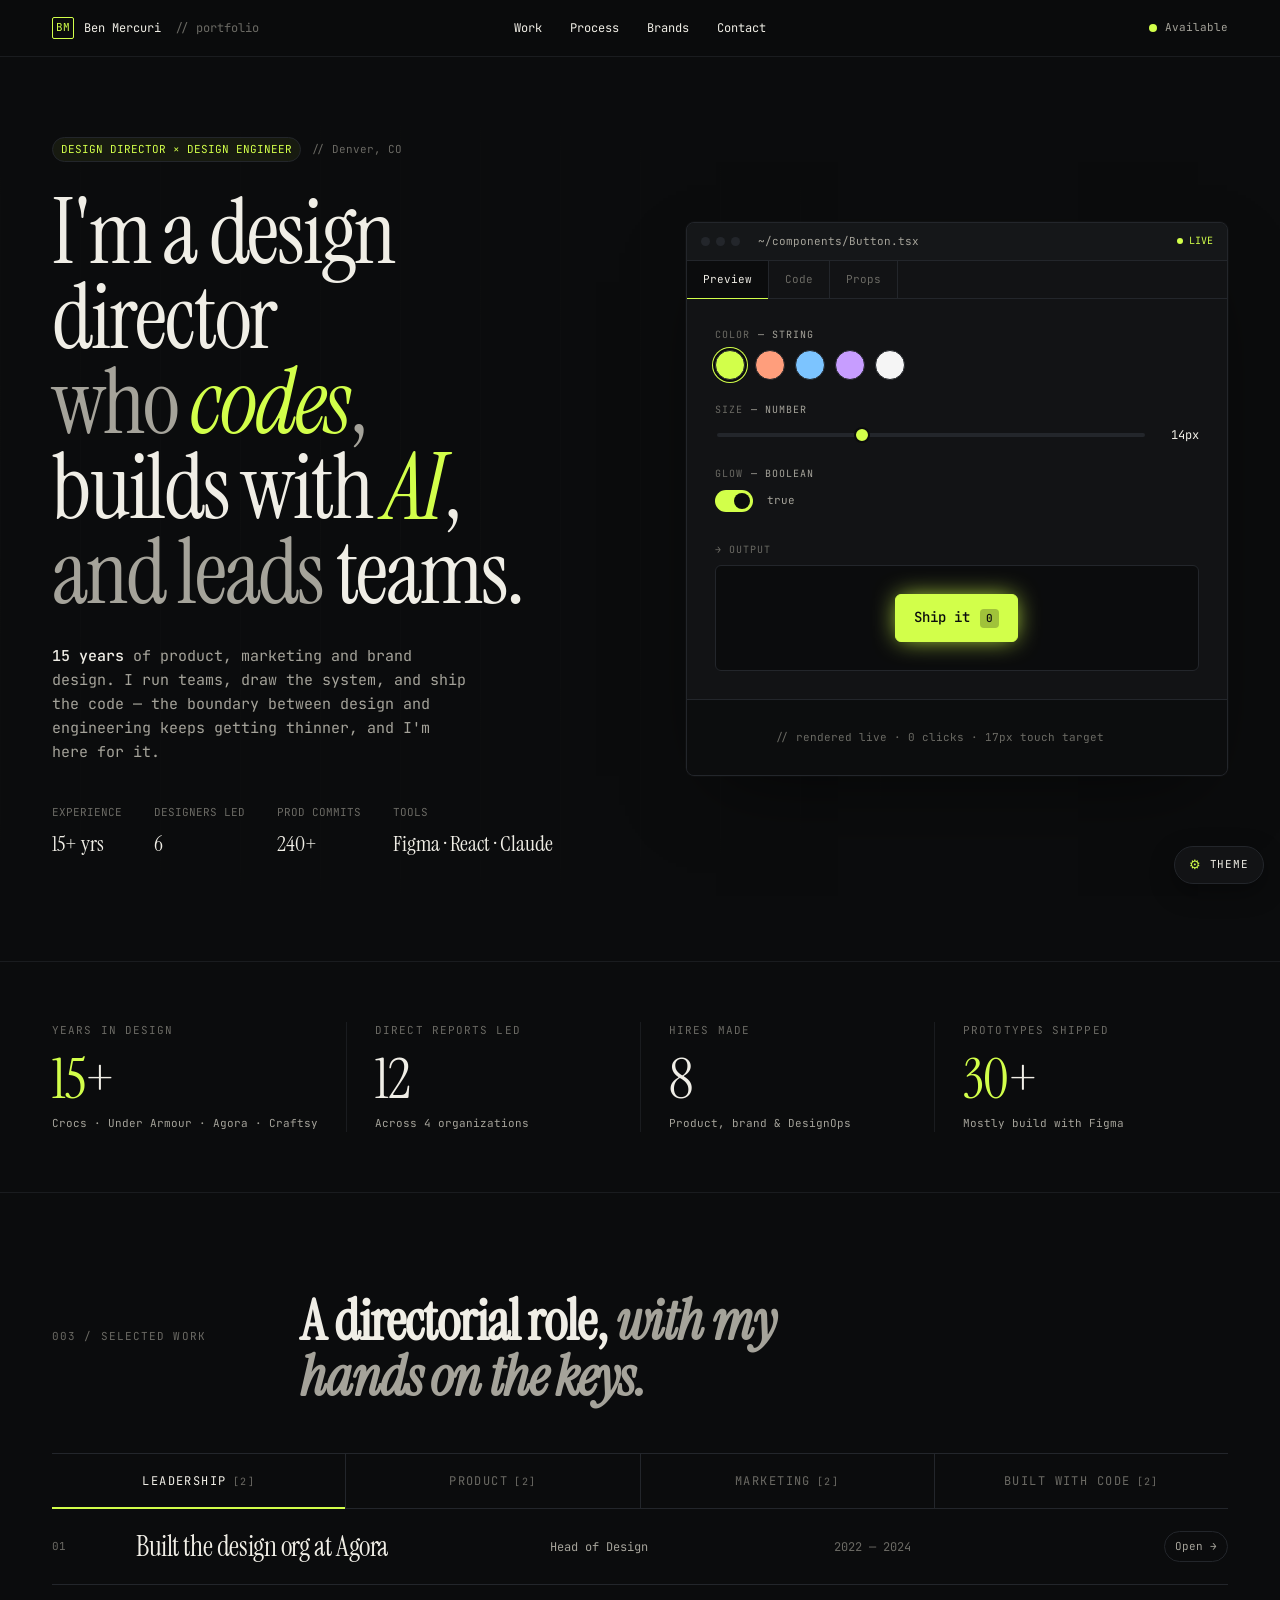
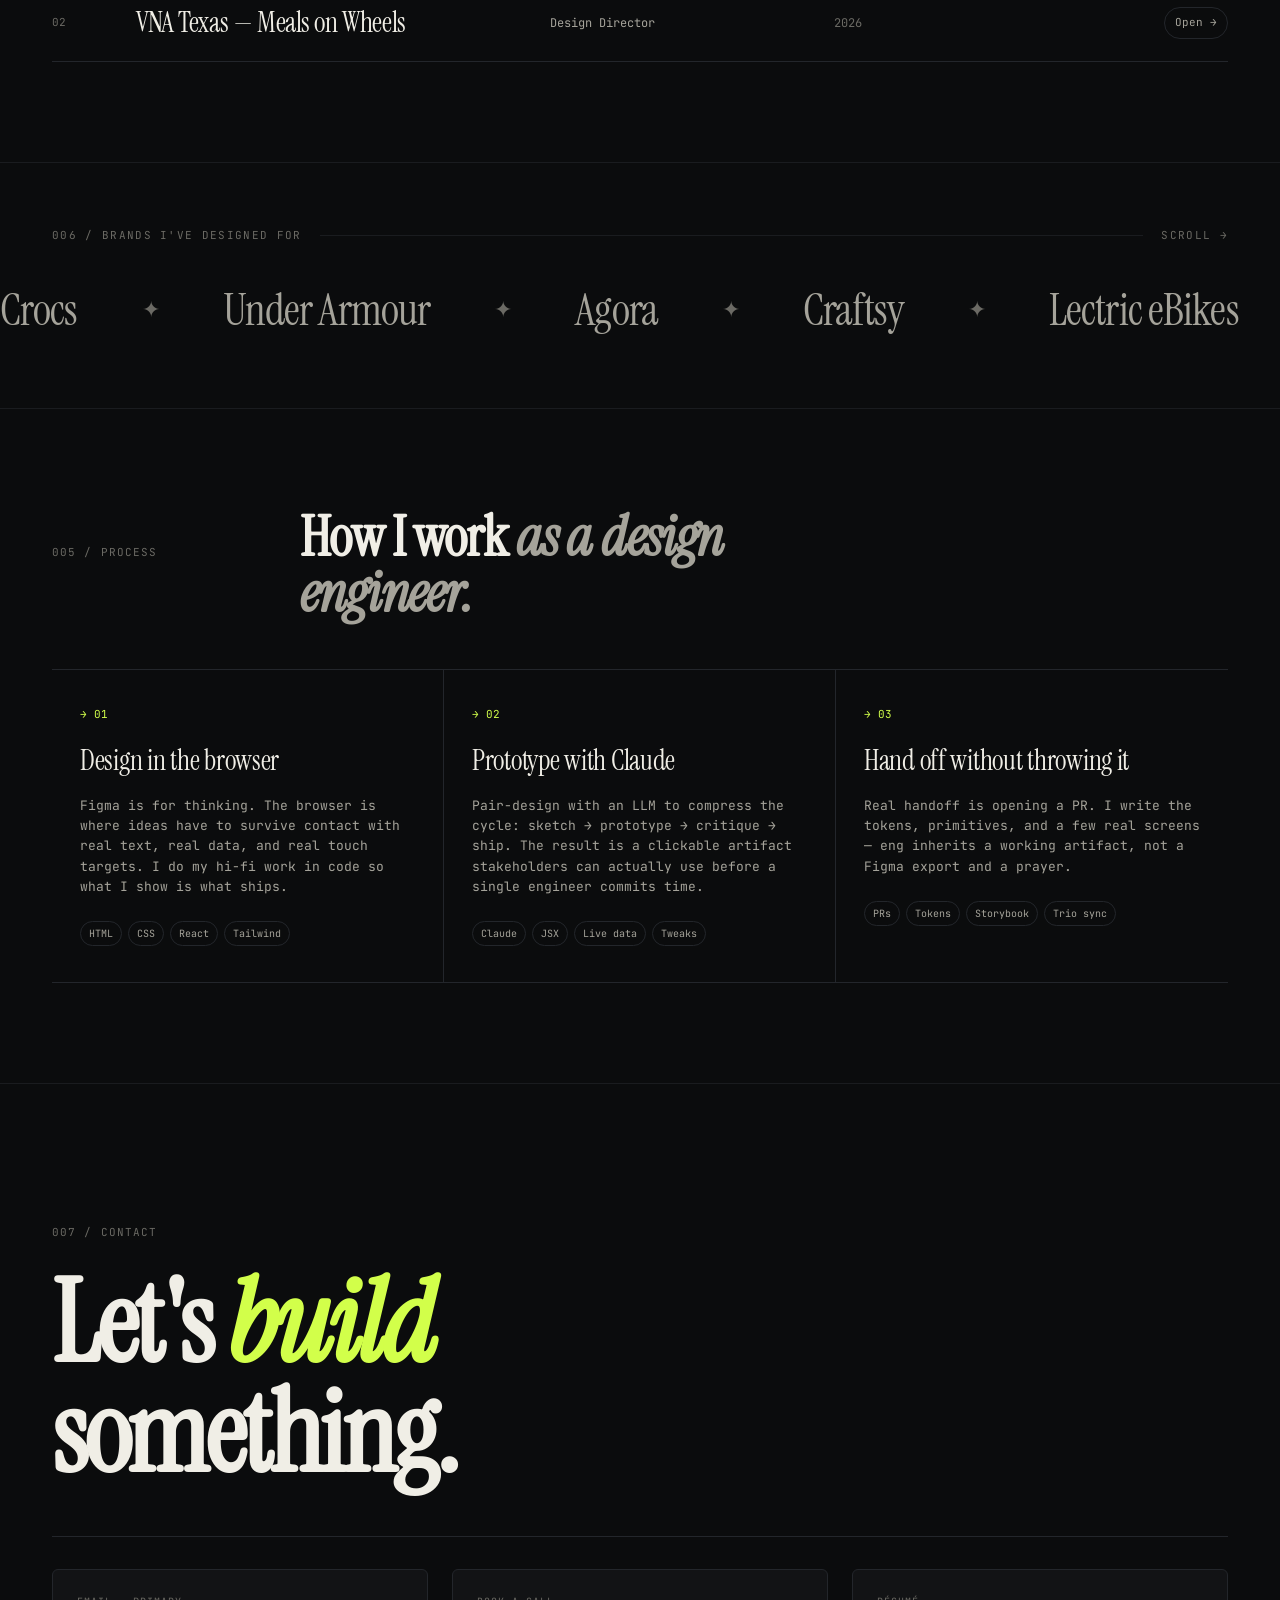
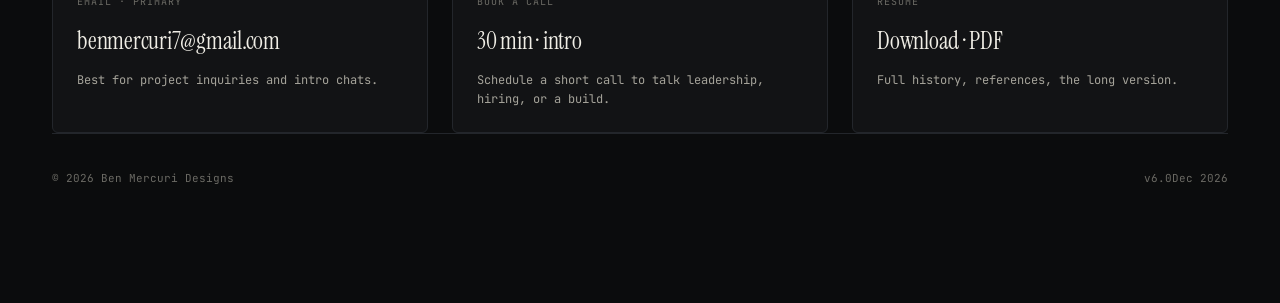
==== home.html @ 82bae15b "fix favicon" ====
<!doctype html>
<html lang="en">
<head>
  <meta charset="utf-8" />
  <meta name="viewport" content="width=device-width, initial-scale=1" />
  <title>Ben Mercuri — Design Director / Design Engineer</title>
  <meta name="description" content="Design director and design engineer. 15 years of product, marketing and brand. Denver, CO." />
  <link rel="preconnect" href="https://fonts.googleapis.com" />
  <link rel="preconnect" href="https://fonts.gstatic.com" crossorigin />
  <link href="https://fonts.googleapis.com/css2?family=Instrument+Serif:ital@0;1&family=JetBrains+Mono:wght@300;400;500;600&display=swap" rel="stylesheet" />
  <link rel="stylesheet" href="styles.css" />
  <link rel="icon" type="image/png" href="assets/favicon.png" />
</head>
<body>

  <!-- ============ NAV ============ -->
  <nav class="nav">
    <div class="wrap nav-inner">
      <div class="nav-brand">
        <span class="mark">BM</span>
        <span>Ben Mercuri</span>
        <span class="muted" style="margin-left:4px">// portfolio</span>
      </div>
      <div class="nav-links">
        <a href="#work">Work</a>
        <a href="#process">Process</a>
        <a href="#brands">Brands</a>
        <a href="#contact">Contact</a>
      </div>
      <div class="nav-status">
        <span class="dot"></span>
        <span>Available</span>
      </div>
    </div>
  </nav>

  <!-- ============ HERO ============ -->
  <section class="hero">
    <div class="wrap hero-grid">
      <div>
        <div class="eyebrow">
          <span class="tag">DESIGN DIRECTOR × DESIGN ENGINEER</span>
          <span class="muted">// Denver, CO</span>
        </div>
        <h1 class="display">
          <span>I'm a design director</span><br />
          <span class="light">who </span><span class="accent">codes</span><span class="light">,</span><br />
          <span>builds with </span><span class="accent">AI</span><span>,</span><br />
          <span class="light">and leads </span><span>teams.</span>
        </h1>
        <p class="hero-lead">
          <b>15 years</b> of product, marketing and brand design. I run teams, draw the system, and ship the code — the boundary between design and engineering keeps getting thinner, and I'm here for it.
        </p>
        <div class="hero-meta">
          <div>
            <span class="k">EXPERIENCE</span>
            <span class="v">15+ yrs</span>
          </div>
          <div>
            <span class="k">DESIGNERS LED</span>
            <span class="v">6</span>
          </div>
          <div>
            <span class="k">PROD COMMITS</span>
            <span class="v">240+</span>
          </div>
          <div>
            <span class="k">TOOLS</span>
            <span class="v">Figma · React · Claude</span>
          </div>
        </div>
      </div>

      <!-- Playground (right side) -->
      <div class="playground" id="playground">
        <div class="pg-bar">
          <div class="dots"><i></i><i></i><i></i></div>
          <span class="file">~/components/Button.tsx</span>
          <span class="live"><span class="dot" style="width:6px;height:6px"></span> LIVE</span>
        </div>

        <div class="pg-tabs" id="pg-tabs">
          <button class="on" data-pg-tab="preview">Preview</button>
          <button data-pg-tab="code">Code</button>
          <button data-pg-tab="props">Props</button>
        </div>

        <!-- Preview panel -->
        <div class="pg-body" data-pg-panel="preview">
          <div class="pg-row">
            <span class="pg-label">color <span class="prop">— string</span></span>
            <div class="swatches" id="swatches"></div>
          </div>

          <div class="pg-row">
            <span class="pg-label">size <span class="prop">— number</span></span>
            <div class="slider-wrap">
              <input type="range" min="11" max="20" step="1" value="14" class="slider" id="size-slider" />
              <span class="slider-val" id="size-val">14px</span>
            </div>
          </div>

          <div class="pg-row">
            <span class="pg-label">glow <span class="prop">— boolean</span></span>
            <div class="toggle-row">
              <div class="toggle on" id="glow-toggle" role="switch" aria-checked="true"></div>
              <span class="tiny dim" id="glow-val">true</span>
            </div>
          </div>

          <div class="pg-row" style="margin-top:8px">
            <span class="pg-label">→ output</span>
            <div class="demo-stage">
              <button class="demo-btn" id="demo-btn">
                <span>Ship it</span>
                <span class="count" id="demo-count">0</span>
              </button>
            </div>
          </div>
        </div>

        <!-- Code panel -->
        <div class="pg-body" data-pg-panel="code" style="padding-top:18px; display:none">
          <pre class="pg-pre" id="pg-code-pre"></pre>
          <div class="tiny muted" style="margin-top:8px">
            // every control above is bound. shipped as a real component to design system.
          </div>
        </div>

        <!-- Props panel -->
        <div class="pg-body" data-pg-panel="props" style="padding-top:18px; font-size:12px; display:none">
          <table class="pg-table">
            <thead>
              <tr>
                <th>Name</th>
                <th>Type</th>
                <th>Default</th>
              </tr>
            </thead>
            <tbody>
              <tr><td class="accent">color</td><td>string</td><td class="fg">#d2ff4a</td></tr>
              <tr><td class="accent">size</td><td>number</td><td class="fg">14</td></tr>
              <tr><td class="accent">glow</td><td>boolean</td><td class="fg">true</td></tr>
              <tr><td class="accent">onClick</td><td>() =&gt; void</td><td class="fg">—</td></tr>
              <tr><td class="accent">children</td><td>ReactNode</td><td class="fg">—</td></tr>
            </tbody>
          </table>
        </div>

        <div class="pg-code">
          <span class="c" id="pg-code-strip">// rendered live · 0 clicks · 17px touch target</span>
        </div>
      </div>
    </div>
  </section>

  <!-- ============ STATS ============ -->
  <section class="stats">
    <div class="wrap stats-grid">
      <div class="stat">
        <div class="k">Years in design</div>
        <div class="v"><span class="accent">15</span>+</div>
        <div class="sub">Crocs · Under Armour · Agora · Craftsy</div>
      </div>
      <div class="stat">
        <div class="k">Direct reports led</div>
        <div class="v">12</div>
        <div class="sub">Across 4 organizations</div>
      </div>
      <div class="stat">
        <div class="k">Hires made</div>
        <div class="v">8</div>
        <div class="sub">Product, brand &amp; DesignOps</div>
      </div>
      <div class="stat">
        <div class="k">Prototypes shipped</div>
        <div class="v"><span class="accent">30</span>+</div>
        <div class="sub">Mostly build with Figma</div>
      </div>
    </div>
  </section>

  <!-- ============ WORK ============ -->
  <section id="work" class="section">
    <div class="wrap">
      <div class="section-head">
        <div class="section-num">003 / Selected work</div>
        <h2 class="section-title">A directorial role, <span class="italic">with my hands on the keys.</span></h2>
      </div>
    </div>
    <div class="wrap">
      <div id="work-mount"></div>
    </div>
  </section>

  <!-- ============ BRANDS ============ -->
  <section id="brands" class="brands">
    <div class="wrap">
      <div class="brands-head">
        <span>006 / Brands I've designed for</span>
        <span class="line"></span>
        <span>scroll →</span>
      </div>
    </div>
    <div class="marquee" id="marquee">
      <!-- Populated by script.js -->
    </div>
  </section>

  <!-- ============ PROCESS ============ -->
  <section id="process" class="section">
    <div class="wrap">
      <div class="section-head">
        <div class="section-num">005 / Process</div>
        <h2 class="section-title">How I work <span class="italic">as a design engineer.</span></h2>
      </div>
      <div class="process-grid">
        <div class="process-step">
          <div class="step-num">→ 01</div>
          <h3>Design in the browser</h3>
          <p>Figma is for thinking. The browser is where ideas have to survive contact with real text, real data, and real touch targets. I do my hi-fi work in code so what I show is what ships.</p>
          <div class="tools">
            <span class="tool">HTML</span>
            <span class="tool">CSS</span>
            <span class="tool">React</span>
            <span class="tool">Tailwind</span>
          </div>
        </div>
        <div class="process-step">
          <div class="step-num">→ 02</div>
          <h3>Prototype with Claude</h3>
          <p>Pair-design with an LLM to compress the cycle: sketch → prototype → critique → ship. The result is a clickable artifact stakeholders can actually use before a single engineer commits time.</p>
          <div class="tools">
            <span class="tool">Claude</span>
            <span class="tool">JSX</span>
            <span class="tool">Live data</span>
            <span class="tool">Tweaks</span>
          </div>
        </div>
        <div class="process-step">
          <div class="step-num">→ 03</div>
          <h3>Hand off without throwing it</h3>
          <p>Real handoff is opening a PR. I write the tokens, primitives, and a few real screens — eng inherits a working artifact, not a Figma export and a prayer.</p>
          <div class="tools">
            <span class="tool">PRs</span>
            <span class="tool">Tokens</span>
            <span class="tool">Storybook</span>
            <span class="tool">Trio sync</span>
          </div>
        </div>
      </div>
    </div>
  </section>

  <!-- ============ CONTACT ============ -->
  <section id="contact" class="contact">
    <div class="wrap">
      <div class="section-num" style="margin-bottom:28px">007 / Contact</div>
      <h2>
        Let's <span class="accent">build</span><br />
        something.
      </h2>
      <div class="contact-grid">
        <a class="contact-card" href="mailto:benmercuri7@gmail.com">
          <span class="k">EMAIL · primary</span>
          <span class="v">benmercuri7@gmail.com</span>
          <span class="sub">Best for project inquiries and intro chats.</span>
        </a>
        <a class="contact-card" href="https://www.linkedin.com/in/ben-mercuri-6253b41b/" target="_blank" rel="noreferrer">
          <span class="k">BOOK A CALL</span>
          <span class="v">30 min · intro</span>
          <span class="sub">Schedule a short call to talk leadership, hiring, or a build.</span>
        </a>
        <a class="contact-card" href="/assets/Resume.png" download="YourName_Resume.png">
          <span class="k">RÉSUMÉ</span>
          <span class="v">Download · PDF</span>
          <span class="sub">Full history, references, the long version.</span>
        </a>
      </div>
    </div>
    <div class="wrap">
      <footer>
        <span>© 2026 Ben Mercuri Designs</span>
        <span>v6.0<span id="footer-date"></span></span>
      </footer>
    </div>
  </section>

  <!-- ============ TWEAKS PANEL (Theme switcher) ============ -->
  <div id="tweaks-panel" class="twk-panel" hidden>
    <div class="twk-hd" id="twk-drag-handle">
      <b>Tweaks</b>
      <button class="twk-x" id="twk-close" aria-label="Close tweaks">✕</button>
    </div>
    <div class="twk-body">
      <div class="twk-sect">Theme</div>
      <div class="theme-grid" id="theme-grid"></div>
      <div class="twk-note">
        Each palette swaps background, line, foreground and accent tokens. The site adapts in place — no reload.
      </div>
    </div>
  </div>

  <!-- Floating button to open tweaks panel -->
  <button id="tweaks-toggle" class="tweaks-toggle" aria-label="Open theme tweaks">
    <span>⚙</span>
    <span>Theme</span>
  </button>

  <script src="script.js"></script>
</body>
</html>
---- styles.css ----
/* ====================================================================
   Portfolio — Ben Mercuri
   Dark mode · monospace · editorial
   Webflow-friendly: flat class names map cleanly to the Designer.
   ==================================================================== */

:root {
  /* Theme tokens — overridden in script.js when the user picks a palette */
  --bg:        #0b0c0d;
  --bg-elev:   #121315;
  --bg-card:   #16181b;
  --line:      #23262b;
  --line-soft: #1a1c1f;
  --fg:        #f0eee6;
  --fg-dim:    #a5a39a;
  --fg-muted:  #6b6a64;
  --accent:    #d2ff4a;
  --accent-ink:#0b0c0d;
  --warn:      #ff9e7c;

  --serif: "Instrument Serif", "Newsreader", ui-serif, Georgia, serif;
  --mono:  "JetBrains Mono", ui-monospace, SFMono-Regular, Menlo, monospace;

  --max: 1240px;
  --gutter: 32px;
}

* { box-sizing: border-box; }
html, body { margin: 0; padding: 0; }

html {
  background: var(--bg);
  color: var(--fg);
  font-family: var(--mono);
  font-size: 14px;
  line-height: 1.55;
  -webkit-font-smoothing: antialiased;
  text-rendering: optimizeLegibility;
}

body {
  min-height: 100vh;
  overflow-x: hidden;
}

a { color: inherit; text-decoration: none; }
button { font: inherit; color: inherit; background: none; border: none; cursor: pointer; padding: 0; }
img { display: block; max-width: 100%; }

::selection { background: var(--accent); color: var(--accent-ink); }

/* ----- type ----- */
.serif { font-family: var(--serif); font-weight: 400; letter-spacing: -0.01em; }
.italic { font-style: italic; }
.mono  { font-family: var(--mono); }
.upper { text-transform: uppercase; letter-spacing: 0.12em; }
.dim   { color: var(--fg-dim); }
.muted { color: var(--fg-muted); }
.tiny  { font-size: 11px; }
.fg    { color: var(--fg); }

/* ----- layout ----- */
.wrap {
  max-width: var(--max);
  margin: 0 auto;
  padding: 0 var(--gutter);
}

.rule { height: 1px; background: var(--line); width: 100%; }
section { position: relative; }

/* ----- nav ----- */
.nav {
  position: sticky;
  top: 0;
  z-index: 50;
  background: color-mix(in oklab, var(--bg) 86%, transparent);
  backdrop-filter: blur(14px);
  -webkit-backdrop-filter: blur(14px);
  border-bottom: 1px solid var(--line-soft);
}
.nav-inner {
  display: grid;
  grid-template-columns: 1fr auto 1fr;
  align-items: center;
  height: 56px;
  gap: 24px;
}
.nav-brand {
  display: flex; align-items: center; gap: 10px;
  font-size: 12px;
}
.nav-brand .mark {
  width: 22px; height: 22px;
  border: 1px solid var(--accent);
  display: grid; place-items: center;
  color: var(--accent);
  font-size: 11px;
  font-family: var(--mono);
  border-radius: 2px;
}
.nav-links {
  display: flex; gap: 28px; justify-content: center;
  font-size: 12px;
}
.nav-links a { position: relative; padding: 4px 0; }
.nav-links a::after {
  content: ""; position: absolute; left: 0; right: 0; bottom: -2px;
  height: 1px; background: var(--accent);
  transform: scaleX(0); transform-origin: left;
  transition: transform .25s ease;
}
.nav-links a:hover::after { transform: scaleX(1); }

.nav-status {
  justify-self: end;
  display: flex; align-items: center; gap: 8px;
  font-size: 11px; color: var(--fg-dim);
}
.dot {
  width: 8px; height: 8px; border-radius: 50%;
  background: var(--accent);
  box-shadow: 0 0 0 0 var(--accent);
  animation: pulse 2.4s ease-out infinite;
}
@keyframes pulse {
  0%   { box-shadow: 0 0 0 0 color-mix(in oklab, var(--accent) 60%, transparent); }
  70%  { box-shadow: 0 0 0 10px color-mix(in oklab, var(--accent) 0%, transparent); }
  100% { box-shadow: 0 0 0 0 color-mix(in oklab, var(--accent) 0%, transparent); }
}

/* ----- hero ----- */
.hero {
  padding: 80px 0 100px;
  border-bottom: 1px solid var(--line-soft);
  position: relative;
  overflow: hidden;
}
.hero::before {
  content: "";
  position: absolute; inset: 0;
  background-image:
    linear-gradient(to right, color-mix(in oklab, var(--fg) 4%, transparent) 1px, transparent 1px);
  background-size: 80px 100%;
  opacity: .35;
  mask-image: radial-gradient(ellipse at 30% 50%, black 0%, transparent 80%);
  pointer-events: none;
}
.hero-grid {
  display: grid;
  grid-template-columns: 1.05fr 1fr;
  gap: 64px;
  align-items: center;
  position: relative;
  z-index: 1;
}
.eyebrow {
  font-size: 11px;
  color: var(--fg-dim);
  display: inline-flex;
  align-items: center;
  gap: 10px;
  margin-bottom: 28px;
}
.eyebrow .tag {
  border: 1px solid var(--line);
  padding: 3px 8px;
  border-radius: 999px;
  color: var(--accent);
  background: color-mix(in oklab, var(--accent) 6%, transparent);
}

h1.display {
  font-family: var(--serif);
  font-weight: 400;
  font-size: clamp(56px, 7vw, 104px);
  line-height: 0.95;
  letter-spacing: -0.025em;
  margin: 0 0 28px;
  color: var(--fg);
}
h1.display .light { color: var(--fg-dim); }
h1.display .accent { color: var(--accent); font-style: italic; }

.hero-lead {
  font-size: 15px;
  max-width: 46ch;
  color: var(--fg-dim);
  margin: 0 0 40px;
  line-height: 1.6;
}
.hero-lead b { color: var(--fg); font-weight: 500; }

.hero-meta {
  display: flex;
  gap: 32px;
  margin-top: 36px;
  font-size: 11px;
}
.hero-meta .k { color: var(--fg-muted); display: block; margin-bottom: 6px; }
.hero-meta .v { font-family: var(--serif); font-size: 22px; color: var(--fg); }

/* ----- playground ----- */
.playground {
  background: var(--bg-elev);
  border: 1px solid var(--line);
  border-radius: 8px;
  overflow: hidden;
  box-shadow: 0 30px 80px -30px rgba(0,0,0,.6), 0 0 0 1px rgba(255,255,255,.02);
}
.pg-bar {
  display: flex;
  align-items: center;
  gap: 10px;
  padding: 10px 14px;
  border-bottom: 1px solid var(--line);
  background: color-mix(in oklab, var(--bg-card) 80%, transparent);
}
.pg-bar .dots { display: flex; gap: 6px; }
.pg-bar .dots i {
  width: 9px; height: 9px; border-radius: 50%;
  background: var(--line);
  display: block;
}
.pg-bar .file { font-size: 11px; color: var(--fg-dim); margin-left: 8px; }
.pg-bar .live {
  margin-left: auto;
  font-size: 10px;
  color: var(--accent);
  display: flex; align-items: center; gap: 6px;
}
.pg-tabs {
  display: flex;
  border-bottom: 1px solid var(--line);
  font-size: 11px;
}
.pg-tabs button {
  padding: 10px 16px;
  color: var(--fg-muted);
  border-right: 1px solid var(--line);
  position: relative;
}
.pg-tabs button.on { color: var(--fg); background: var(--bg); }
.pg-tabs button.on::after {
  content: ""; position: absolute; left: 0; right: 0; bottom: -1px; height: 1px;
  background: var(--accent);
}

.pg-body { padding: 28px; min-height: 320px; display: flex; flex-direction: column; gap: 22px; }
.pg-row { display: flex; flex-direction: column; gap: 8px; }
.pg-label {
  font-size: 10px;
  color: var(--fg-muted);
  text-transform: uppercase;
  letter-spacing: 0.1em;
  display: flex; align-items: center; gap: 8px;
}
.pg-label .prop { color: var(--fg-dim); }

.swatches { display: flex; gap: 10px; }
.swatch {
  width: 30px; height: 30px;
  border-radius: 50%;
  border: 1px solid var(--line);
  cursor: pointer;
  position: relative;
  transition: transform .15s ease;
}
.swatch:hover { transform: scale(1.08); }
.swatch.on { box-shadow: 0 0 0 2px var(--bg), 0 0 0 3px var(--accent); }

.demo-stage {
  padding: 28px;
  background: var(--bg);
  border: 1px solid var(--line);
  border-radius: 6px;
  display: flex; justify-content: center; align-items: center;
}
.demo-btn {
  background: var(--accent);
  color: var(--accent-ink);
  padding: 12px 18px;
  border-radius: 6px;
  font-family: var(--mono);
  font-size: 14px;
  font-weight: 500;
  border: 1px solid color-mix(in oklab, var(--accent) 80%, black);
  cursor: pointer;
  display: inline-flex;
  align-items: center;
  gap: 10px;
  transition: transform .12s ease;
  box-shadow: 0 0 24px -4px var(--accent);
}
.demo-btn:active { transform: translateY(1px); }
.demo-btn .count {
  background: color-mix(in oklab, var(--accent-ink) 25%, transparent);
  padding: 1px 6px;
  border-radius: 4px;
  font-size: 11px;
}

.slider-wrap { display: flex; align-items: center; gap: 14px; }
.slider {
  flex: 1;
  appearance: none;
  -webkit-appearance: none;
  height: 4px;
  background: var(--line);
  border-radius: 2px;
  outline: none;
}
.slider::-webkit-slider-thumb {
  appearance: none;
  -webkit-appearance: none;
  width: 16px; height: 16px;
  border-radius: 50%;
  background: var(--accent);
  cursor: pointer;
  border: 2px solid var(--bg);
}
.slider::-moz-range-thumb {
  width: 16px; height: 16px;
  border-radius: 50%;
  background: var(--accent);
  cursor: pointer;
  border: 2px solid var(--bg);
}
.slider-val { font-size: 12px; color: var(--fg); min-width: 38px; text-align: right; }

.toggle {
  width: 38px; height: 22px;
  background: var(--line);
  border-radius: 999px;
  position: relative;
  cursor: pointer;
  transition: background .2s ease;
}
.toggle.on { background: var(--accent); }
.toggle::after {
  content: ""; position: absolute;
  top: 3px; left: 3px;
  width: 16px; height: 16px;
  background: var(--fg);
  border-radius: 50%;
  transition: transform .2s ease, background .2s ease;
}
.toggle.on::after { transform: translateX(16px); background: var(--accent-ink); }
.toggle-row { display: flex; align-items: center; gap: 14px; }

.pg-code {
  border-top: 1px solid var(--line);
  padding: 12px 18px;
  background: color-mix(in oklab, var(--bg) 80%, transparent);
  font-size: 11px;
  color: var(--fg-dim);
  white-space: pre;
  overflow-x: auto;
}
.pg-code .k { color: var(--accent); }
.pg-code .s { color: #f5b478; }
.pg-code .c { color: var(--fg-muted); }

.pg-pre {
  margin: 0;
  font-family: var(--mono);
  font-size: 12px;
  color: var(--fg-dim);
  line-height: 1.7;
  white-space: pre-wrap;
}
.pg-pre .at { color: var(--accent); }
.pg-pre .st { color: #f5b478; }

.pg-table {
  width: 100%;
  border-collapse: collapse;
}
.pg-table thead th {
  color: var(--fg-muted);
  text-align: left;
  font-size: 10px;
  text-transform: uppercase;
  letter-spacing: .1em;
  padding: 8px 0;
  border-bottom: 1px solid var(--line);
  font-weight: 400;
}
.pg-table tbody td {
  padding: 10px 0;
  border-bottom: 1px solid var(--line-soft);
  color: var(--fg-dim);
}
.pg-table tbody td.accent { color: var(--accent); }

/* ----- stats strip ----- */
.stats {
  padding: 60px 0;
  border-bottom: 1px solid var(--line-soft);
}
.stats-grid {
  display: grid;
  grid-template-columns: repeat(4, 1fr);
  gap: 0;
}
.stat {
  padding: 0 28px;
  border-left: 1px solid var(--line-soft);
}
.stat:first-child { border-left: none; padding-left: 0; }
.stat .k {
  font-size: 11px;
  color: var(--fg-muted);
  text-transform: uppercase;
  letter-spacing: 0.1em;
  margin-bottom: 12px;
}
.stat .v {
  font-family: var(--serif);
  font-size: 56px;
  line-height: 1;
  color: var(--fg);
  margin-bottom: 8px;
  letter-spacing: -0.02em;
}
.stat .v .accent { color: var(--accent); }
.stat .sub { font-size: 11px; color: var(--fg-dim); }

/* ----- section heading ----- */
.section {
  padding: 100px 0;
  border-bottom: 1px solid var(--line-soft);
}
.section-head {
  display: grid;
  grid-template-columns: 200px 1fr;
  gap: 48px;
  margin-bottom: 48px;
  align-items: baseline;
}
.section-num {
  font-size: 11px;
  color: var(--fg-muted);
  text-transform: uppercase;
  letter-spacing: 0.1em;
}
.section-title {
  font-family: var(--serif);
  font-size: clamp(36px, 4.5vw, 56px);
  line-height: 1;
  letter-spacing: -0.02em;
  margin: 0;
  max-width: 22ch;
}
.section-title .italic { font-style: italic; color: var(--fg-dim); }

/* ----- work tabs ----- */
.work-tabs {
  display: flex;
  border-top: 1px solid var(--line);
  border-bottom: 1px solid var(--line);
  margin-bottom: 0;
}
.work-tabs button {
  flex: 1;
  padding: 18px 0;
  font-size: 12px;
  color: var(--fg-muted);
  text-transform: uppercase;
  letter-spacing: 0.12em;
  position: relative;
  border-right: 1px solid var(--line);
  text-align: center;
  transition: color .2s ease;
}
.work-tabs button:last-child { border-right: none; }
.work-tabs button:hover { color: var(--fg-dim); }
.work-tabs button.on { color: var(--fg); }
.work-tabs button.on::after {
  content: ""; position: absolute;
  left: 0; right: 0; bottom: -1px; height: 2px;
  background: var(--accent);
}
.work-tabs .count {
  font-size: 10px;
  color: var(--fg-muted);
  margin-left: 6px;
  font-family: var(--mono);
}

.work-list { display: flex; flex-direction: column; }
.work-item {
  border-bottom: 1px solid var(--line);
  transition: background .2s ease;
}
.work-row {
  display: grid;
  grid-template-columns: 60px 1.5fr 1fr 1fr 110px;
  gap: 24px;
  padding: 22px 0;
  align-items: center;
  cursor: pointer;
  transition: padding-left .2s ease;
}
.work-row:hover { padding-left: 12px; }
.work-row .idx { color: var(--fg-muted); font-size: 11px; }
.work-row .title {
  font-family: var(--serif);
  font-size: 28px;
  letter-spacing: -0.015em;
  line-height: 1;
}
.work-row .role { font-size: 12px; color: var(--fg-dim); }
.work-row .meta { font-size: 12px; color: var(--fg-muted); }
.work-row .toggle-pill {
  justify-self: end;
  font-size: 11px;
  color: var(--fg-dim);
  border: 1px solid var(--line);
  padding: 6px 10px;
  border-radius: 999px;
  display: inline-flex;
  align-items: center;
  gap: 6px;
}
.work-item.open .toggle-pill { color: var(--accent); border-color: var(--accent); }
.work-item.open .work-row .title { color: var(--accent); }

.work-detail {
  display: grid;
  grid-template-columns: 60px 1fr;
  gap: 24px;
  padding: 0 0 48px;
  overflow: hidden;
}
.work-detail-inner {
  display: grid;
  grid-template-columns: 1.1fr 1fr;
  gap: 48px;
  align-items: start;
}
.work-screens { display: grid; gap: 18px; }
.work-screens .frame {
  border: 1px solid var(--line);
  border-radius: 6px;
  overflow: hidden;
  background: var(--bg-card);
  position: relative;
}
.work-screens .frame img { width: 100%; display: block; }
.work-screens .frame .label {
  position: absolute;
  top: 10px; left: 12px;
  font-size: 10px;
  background: color-mix(in oklab, var(--bg) 80%, transparent);
  padding: 4px 8px;
  border-radius: 4px;
  color: var(--fg-dim);
  border: 1px solid var(--line);
}
.work-screens .frame.placeholder {
  aspect-ratio: 16/10;
  display: grid;
  place-items: center;
  background-image: repeating-linear-gradient(45deg, var(--bg-card) 0 10px, var(--bg-elev) 10px 20px);
}
.work-narrative h4 {
  font-family: var(--serif);
  font-size: 22px;
  margin: 0 0 16px;
  letter-spacing: -0.01em;
  font-weight: 400;
}
.work-narrative p { color: var(--fg-dim); font-size: 13px; margin: 0 0 14px; max-width: 50ch; }
.work-narrative .kvs {
  margin-top: 24px;
  display: grid;
  grid-template-columns: repeat(2, 1fr);
  gap: 18px 24px;
  border-top: 1px solid var(--line);
  padding-top: 22px;
}
.work-narrative .kvs .k { font-size: 10px; color: var(--fg-muted); text-transform: uppercase; letter-spacing: 0.1em; margin-bottom: 4px; }
.work-narrative .kvs .v { font-size: 13px; color: var(--fg); }
.work-narrative .links {
  display: flex; flex-wrap: wrap;
  gap: 14px;
  margin-top: 26px;
}
.work-narrative .link {
  font-size: 12px;
  color: var(--fg-dim);
  border: 1px solid var(--line);
  padding: 4px 8px;
  border-radius: 999px;
}

.code-panel {
  background: #0a0b0c;
  border: 1px solid var(--line);
  border-radius: 6px;
  padding: 18px;
  font-size: 11.5px;
  line-height: 1.7;
  overflow-x: auto;
  font-family: var(--mono);
}
.code-panel .code-head {
  display: flex; justify-content: space-between;
  color: var(--fg-muted); font-size: 10px;
  margin-bottom: 12px;
  padding-bottom: 10px; border-bottom: 1px solid var(--line);
  text-transform: uppercase; letter-spacing: .1em;
}
.code-panel .code-line { display: flex; }
.code-panel .ln { color: var(--fg-muted); padding-right: 12px; user-select: none; }
.code-panel .kw { color: #d8b8ff; }
.code-panel .fn { color: #8de1ff; }
.code-panel .st { color: #f5b478; }
.code-panel .cm { color: var(--fg-muted); font-style: italic; }
.code-panel .at { color: var(--accent); }
.code-panel .tg { color: #ff9ec6; }

/* ----- brands marquee ----- */
.brands {
  padding: 64px 0;
  border-bottom: 1px solid var(--line-soft);
  overflow: hidden;
}
.brands-head {
  font-size: 11px;
  color: var(--fg-muted);
  text-transform: uppercase;
  letter-spacing: 0.12em;
  margin-bottom: 32px;
  display: flex;
  align-items: center;
  gap: 18px;
}
.brands-head .line { flex: 1; height: 1px; background: var(--line-soft); }
.marquee {
  display: flex;
  gap: 64px;
  align-items: center;
  white-space: nowrap;
  animation: marquee 40s linear infinite;
  font-family: var(--serif);
  font-size: 44px;
  letter-spacing: -0.02em;
  color: var(--fg-dim);
  width: max-content;
}
.marquee .sep { color: var(--fg-muted); font-size: 22px; font-family: var(--mono); }
.marquee .brand { transition: color .3s ease; }
.marquee .brand:hover { color: var(--fg); }
@keyframes marquee {
  from { transform: translateX(0); }
  to   { transform: translateX(-50%); }
}

/* ----- process ----- */
.process-grid {
  display: grid;
  grid-template-columns: repeat(3, 1fr);
  gap: 0;
  border-top: 1px solid var(--line);
}
.process-step {
  padding: 36px 28px;
  border-right: 1px solid var(--line);
  border-bottom: 1px solid var(--line);
  position: relative;
}
.process-step:last-child { border-right: none; }
.process-step .step-num {
  font-size: 11px;
  color: var(--accent);
  margin-bottom: 16px;
}
.process-step h3 {
  font-family: var(--serif);
  font-size: 28px;
  margin: 0 0 14px;
  letter-spacing: -0.01em;
  font-weight: 400;
}
.process-step p { font-size: 13px; color: var(--fg-dim); margin: 0 0 18px; }
.process-step .tools {
  display: flex; flex-wrap: wrap; gap: 6px;
  margin-top: 24px;
}
.process-step .tool {
  font-size: 10px;
  color: var(--fg-dim);
  border: 1px solid var(--line);
  padding: 4px 8px;
  border-radius: 999px;
}

/* ----- contact ----- */
.contact {
  padding: 140px 0 80px;
  text-align: left;
}
.contact h2 {
  font-family: var(--serif);
  font-size: clamp(60px, 9vw, 140px);
  line-height: 0.95;
  letter-spacing: -0.03em;
  margin: 0 0 48px;
  max-width: 14ch;
}
.contact h2 .accent { color: var(--accent); font-style: italic; }
.contact-grid {
  display: grid;
  grid-template-columns: 1fr 1fr 1fr;
  gap: 24px;
  border-top: 1px solid var(--line);
  padding-top: 32px;
}
.contact-card {
  border: 1px solid var(--line);
  padding: 24px;
  border-radius: 6px;
  background: var(--bg-elev);
  display: flex;
  flex-direction: column;
  gap: 8px;
  transition: border-color .2s ease, transform .2s ease;
}
.contact-card:hover { border-color: var(--accent); transform: translateY(-2px); }
.contact-card .k { font-size: 10px; color: var(--fg-muted); text-transform: uppercase; letter-spacing: 0.1em; }
.contact-card .v {
  font-family: var(--serif);
  font-size: 24px;
  letter-spacing: -0.01em;
  margin: 4px 0;
}
.contact-card .sub { font-size: 12px; color: var(--fg-dim); }

footer {
  padding: 36px 0;
  border-top: 1px solid var(--line);
  display: flex;
  justify-content: space-between;
  font-size: 11px;
  color: var(--fg-muted);
}

/* ====================================================================
   Tweaks panel — floating theme switcher
   ==================================================================== */
.tweaks-toggle {
  position: fixed;
  right: 16px;
  bottom: 16px;
  z-index: 2147483645;
  display: inline-flex;
  align-items: center;
  gap: 8px;
  padding: 8px 14px;
  border-radius: 999px;
  background: var(--bg-elev);
  color: var(--fg);
  border: 1px solid var(--line);
  font-family: var(--mono);
  font-size: 11px;
  letter-spacing: .08em;
  text-transform: uppercase;
  box-shadow: 0 8px 24px rgba(0,0,0,.35);
  cursor: pointer;
  transition: border-color .2s ease, transform .15s ease;
}
.tweaks-toggle:hover { border-color: var(--accent); transform: translateY(-1px); }
.tweaks-toggle span:first-child { color: var(--accent); font-size: 13px; }

.twk-panel {
  position: fixed;
  right: 16px;
  bottom: 64px;
  z-index: 2147483646;
  width: 280px;
  max-height: calc(100vh - 96px);
  display: flex;
  flex-direction: column;
  background: var(--bg-elev);
  color: var(--fg);
  border: 1px solid var(--line);
  border-radius: 12px;
  box-shadow: 0 12px 40px rgba(0,0,0,.45);
  font: 12px/1.4 var(--mono);
  overflow: hidden;
}
.twk-panel[hidden] { display: none; }
.twk-hd {
  display: flex; align-items: center; justify-content: space-between;
  padding: 10px 8px 10px 14px;
  cursor: move;
  user-select: none;
  border-bottom: 1px solid var(--line);
}
.twk-hd b { font-size: 12px; font-weight: 500; letter-spacing: .04em; }
.twk-x {
  appearance: none; border: 0; background: transparent;
  color: var(--fg-muted);
  width: 22px; height: 22px; border-radius: 6px;
  cursor: pointer; font-size: 13px;
}
.twk-x:hover { background: rgba(255,255,255,.06); color: var(--fg); }
.twk-body {
  padding: 14px;
  display: flex; flex-direction: column; gap: 10px;
  overflow-y: auto;
}
.twk-sect {
  font-size: 10px; font-weight: 500; letter-spacing: .12em;
  text-transform: uppercase;
  color: var(--fg-muted);
  margin-bottom: 2px;
}
.twk-note {
  margin-top: 12px;
  font-size: 10px;
  color: var(--fg-muted);
  line-height: 1.5;
}

.theme-grid {
  display: grid;
  grid-template-columns: 1fr 1fr;
  gap: 10px;
}
.theme-btn {
  padding: 10px;
  background: transparent;
  border: 1px solid var(--line);
  border-radius: 6px;
  color: inherit;
  cursor: pointer;
  text-align: left;
  font: inherit;
  display: flex;
  flex-direction: column;
  gap: 8px;
  transition: background .15s ease, border-color .15s ease;
}
.theme-btn:hover { background: rgba(255,255,255,.04); }
.theme-btn.on { background: rgba(255,255,255,.08); border-color: var(--accent); }
.theme-btn .chips { display: flex; gap: 4px; }
.theme-btn .chip {
  width: 16px; height: 16px;
  border-radius: 3px;
  border: 1px solid rgba(255,255,255,.1);
}
.theme-btn .label {
  font-size: 11px;
  letter-spacing: .1em;
  color: var(--fg-dim);
}
.theme-btn.on .label { color: var(--accent); }

/* ====================================================================
   Responsive
   ==================================================================== */
@media (max-width: 900px) {
  .hero-grid, .work-detail-inner { grid-template-columns: 1fr; gap: 40px; }
  .section-head { grid-template-columns: 1fr; gap: 16px; }
  .work-row { grid-template-columns: 30px 1fr 80px; }
  .work-row .role, .work-row .meta { display: none; }
  .work-detail { grid-template-columns: 1fr; padding: 0 0 36px; }
  .stats-grid { grid-template-columns: repeat(2, 1fr); gap: 24px; }
  .stat { padding: 0; border-left: none; }
  .process-grid { grid-template-columns: 1fr; }
  .process-step { border-right: none; }
  .contact-grid { grid-template-columns: 1fr; }
  .nav-links { display: none; }
  .nav-inner { grid-template-columns: 1fr auto; }
}
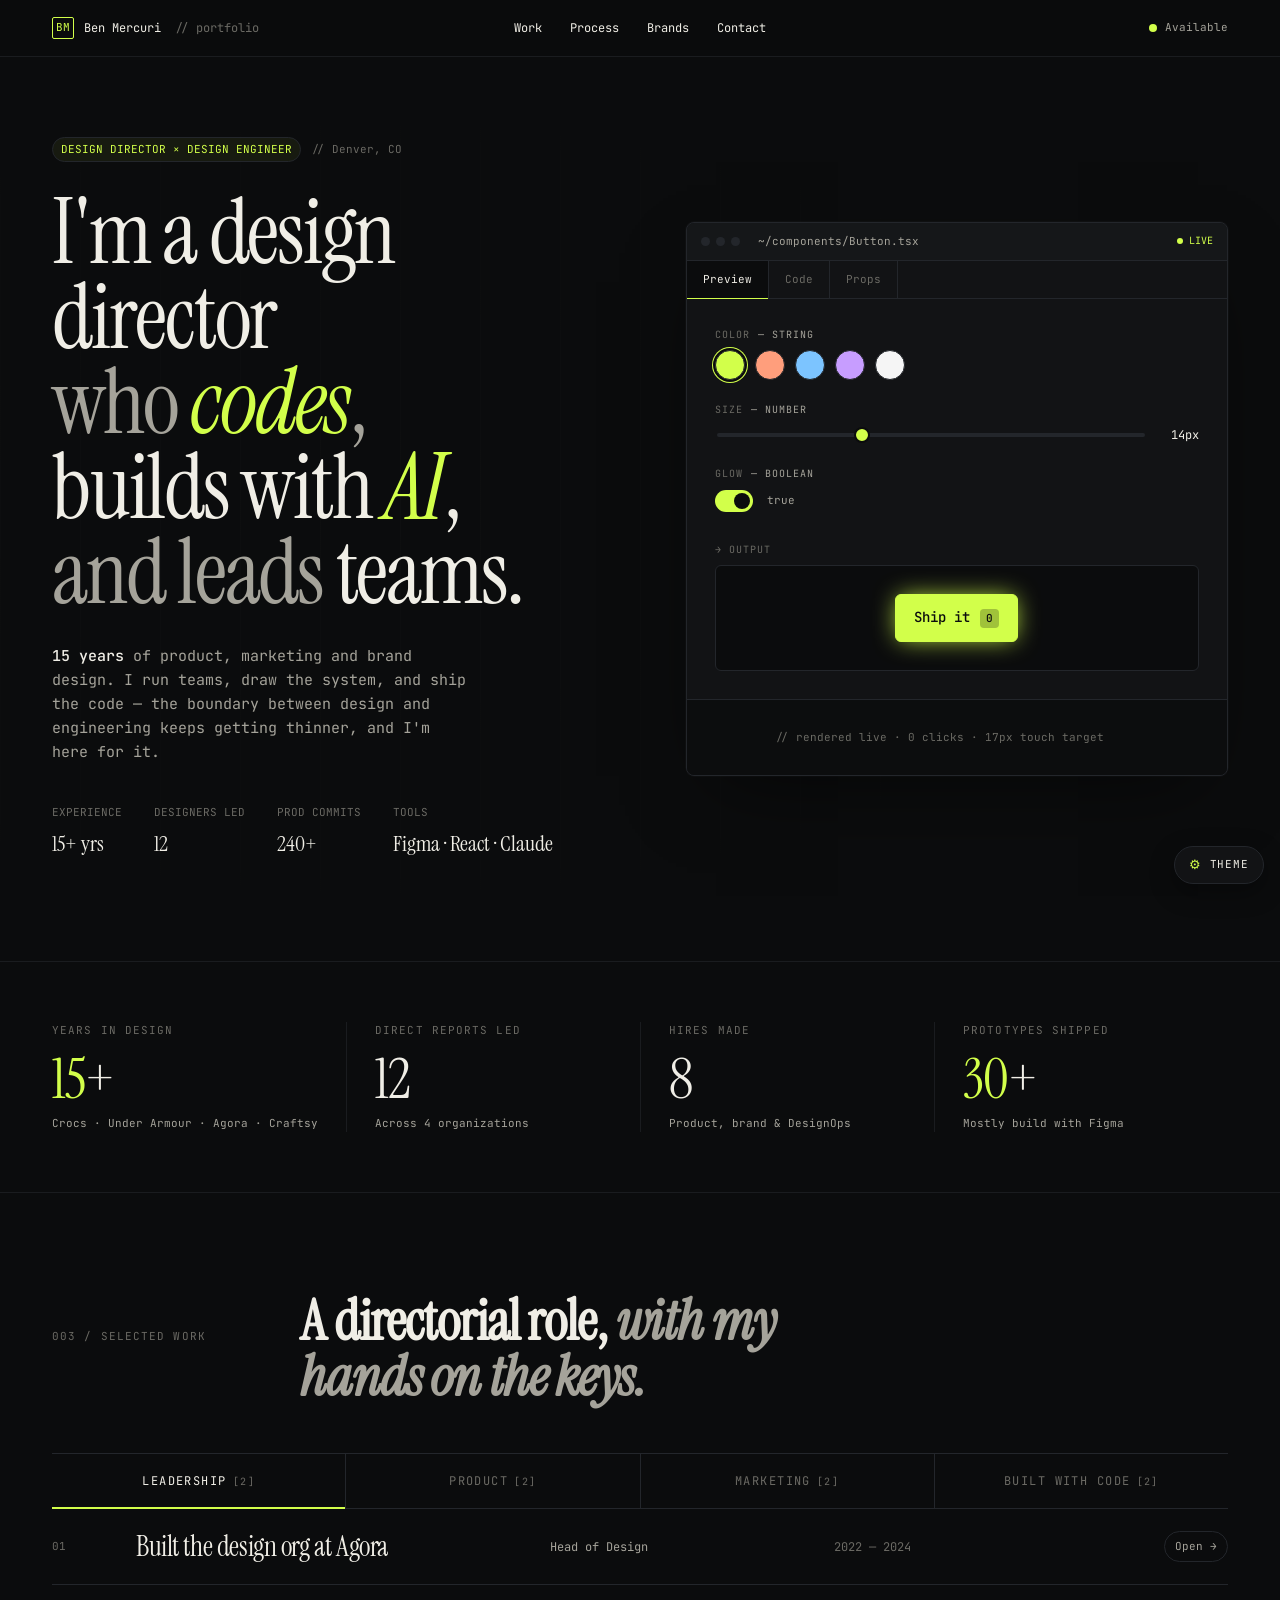
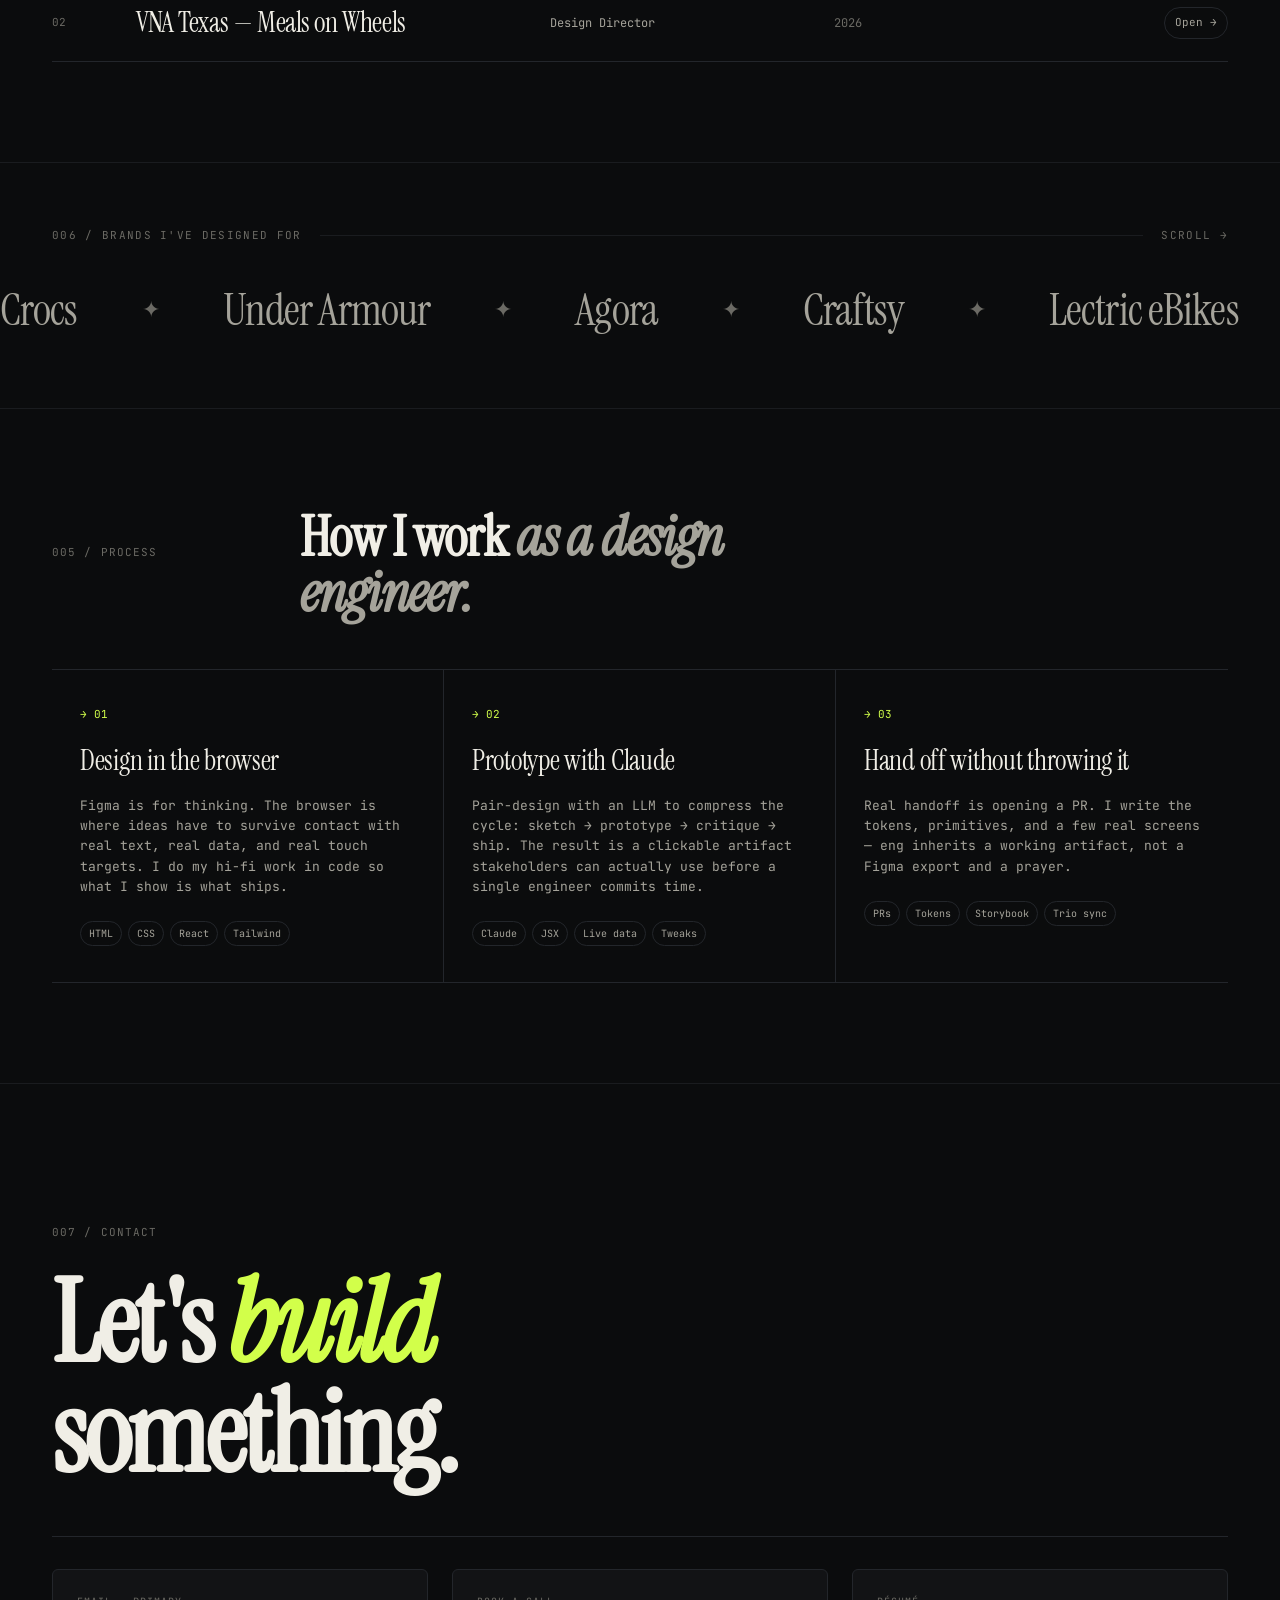
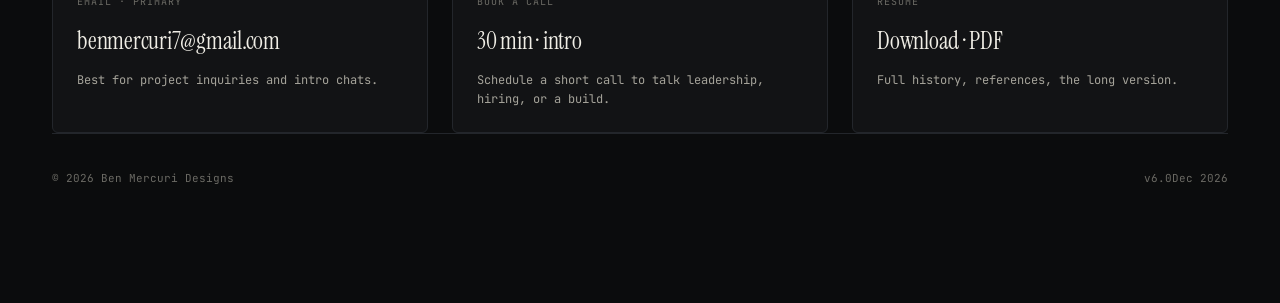
==== commit 3a70c9e1: "Update home.html" ====
--- a/home.html
+++ b/home.html
@@ -9,18 +9,19 @@
   <link rel="preconnect" href="https://fonts.gstatic.com" crossorigin />
   <link href="https://fonts.googleapis.com/css2?family=Instrument+Serif:ital@0;1&family=JetBrains+Mono:wght@300;400;500;600&display=swap" rel="stylesheet" />
   <link rel="stylesheet" href="styles.css" />
-  <link rel="icon" type="image/png" href="assets/favicon.png" />
+  <link rel="icon" type="image/png" href="assets/favicon.png?v=3" />
+  <link rel="shortcut icon" type="image/png" href="assets/favicon.png?v=3" />
 </head>
 <body>
 
   <!-- ============ NAV ============ -->
   <nav class="nav">
     <div class="wrap nav-inner">
-      <div class="nav-brand">
+      <a class="nav-brand" href="#top" onclick="event.preventDefault(); window.scrollTo({ top: 0, behavior: 'smooth' });" aria-label="Back to top">
         <span class="mark">BM</span>
         <span>Ben Mercuri</span>
         <span class="muted" style="margin-left:4px">// portfolio</span>
-      </div>
+      </a>
       <div class="nav-links">
         <a href="#work">Work</a>
         <a href="#process">Process</a>
@@ -58,7 +59,7 @@
           </div>
           <div>
             <span class="k">DESIGNERS LED</span>
-            <span class="v">6</span>
+            <span class="v">12</span>
           </div>
           <div>
             <span class="k">PROD COMMITS</span>
--- a/styles.css
+++ b/styles.css
@@ -876,3 +876,36 @@
   .nav-links { display: none; }
   .nav-inner { grid-template-columns: 1fr auto; }
 }
+
+@media (max-width: 600px) {
+  /* Hide the hero stats row on phones — it wraps awkwardly */
+  .hero-meta { display: none; }
+
+  /* Hero eyebrow: stack the location under the role tag */
+  .eyebrow {
+    flex-direction: column;
+    align-items: flex-start;
+    gap: 8px;
+  }
+
+  /* Work category tabs: scroll horizontally instead of cramming 4 across */
+  .work-tabs {
+    overflow-x: auto;
+    -webkit-overflow-scrolling: touch;
+    scrollbar-width: none;
+  }
+  .work-tabs::-webkit-scrollbar { display: none; }
+  .work-tabs button {
+    flex: 0 0 auto;
+    padding: 14px 18px;
+    font-size: 11px;
+    letter-spacing: 0.08em;
+    white-space: nowrap;
+  }
+  .work-tabs button.on::after { bottom: 0; }
+
+  /* Work rows: tighten spacing and title size on small screens */
+  .work-row { gap: 14px; padding: 18px 0; }
+  .work-row .title { font-size: 22px; }
+  .work-row .toggle-pill { padding: 5px 9px; }
+}
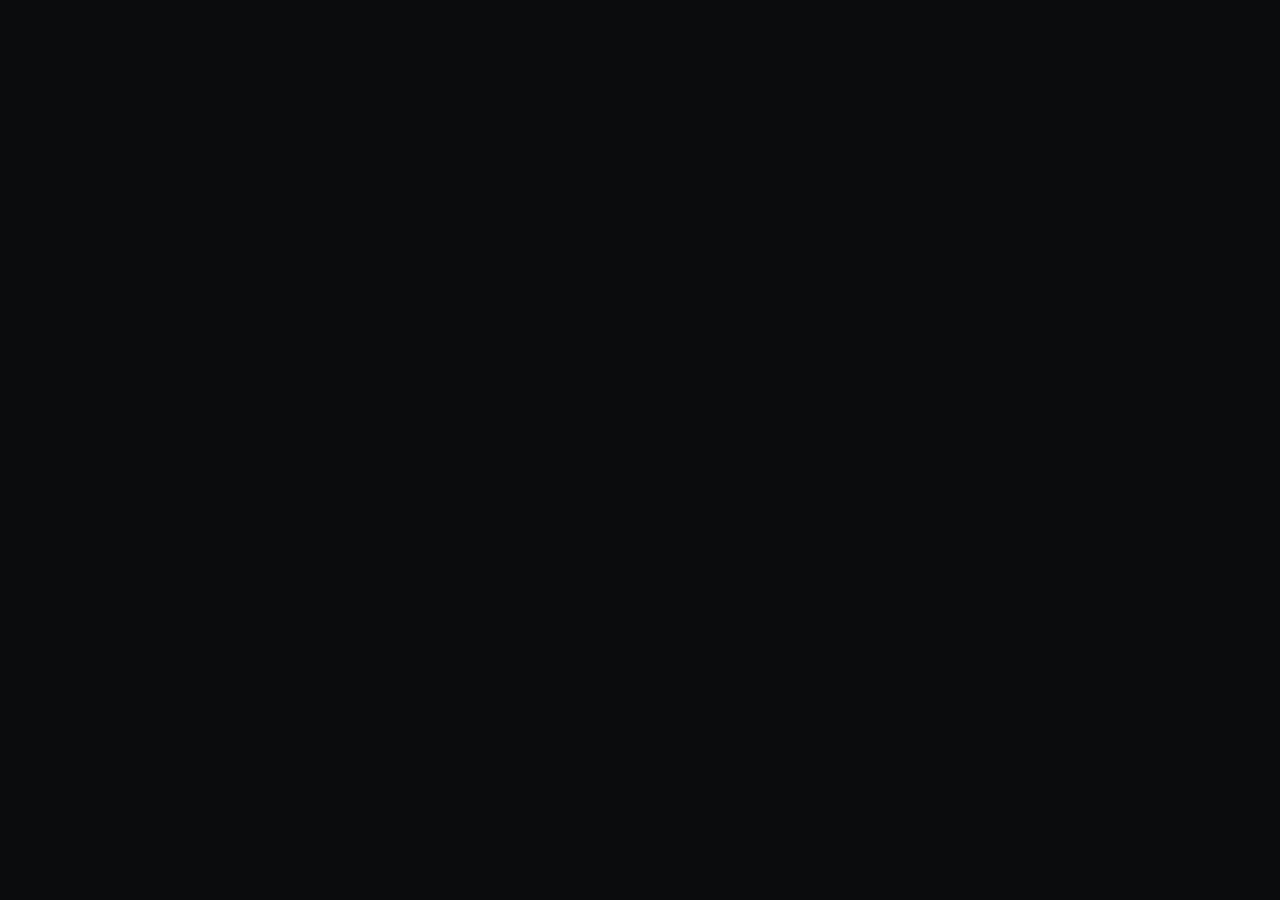
==== commit 7b9b04f2: "new home" ====
--- a/home.html
+++ b/home.html
@@ -4,310 +4,22 @@
   <meta charset="utf-8" />
   <meta name="viewport" content="width=device-width, initial-scale=1" />
   <title>Ben Mercuri — Design Director / Design Engineer</title>
-  <meta name="description" content="Design director and design engineer. 15 years of product, marketing and brand. Denver, CO." />
+  <link rel="icon" type="image/png" sizes="64x64" href="assets/favicon.png" />
   <link rel="preconnect" href="https://fonts.googleapis.com" />
   <link rel="preconnect" href="https://fonts.gstatic.com" crossorigin />
   <link href="https://fonts.googleapis.com/css2?family=Instrument+Serif:ital@0;1&family=JetBrains+Mono:wght@300;400;500;600&display=swap" rel="stylesheet" />
   <link rel="stylesheet" href="styles.css" />
-  <link rel="icon" type="image/png" href="assets/favicon.png?v=3" />
-  <link rel="shortcut icon" type="image/png" href="assets/favicon.png?v=3" />
 </head>
 <body>
+  <div id="root"></div>
 
-  <!-- ============ NAV ============ -->
-  <nav class="nav">
-    <div class="wrap nav-inner">
-      <a class="nav-brand" href="#top" onclick="event.preventDefault(); window.scrollTo({ top: 0, behavior: 'smooth' });" aria-label="Back to top">
-        <span class="mark">BM</span>
-        <span>Ben Mercuri</span>
-        <span class="muted" style="margin-left:4px">// portfolio</span>
-      </a>
-      <div class="nav-links">
-        <a href="#work">Work</a>
-        <a href="#process">Process</a>
-        <a href="#brands">Brands</a>
-        <a href="#contact">Contact</a>
-      </div>
-      <div class="nav-status">
-        <span class="dot"></span>
-        <span>Available</span>
-      </div>
-    </div>
-  </nav>
+  <script src="https://unpkg.com/react@18.3.1/umd/react.development.js" integrity="sha384-hD6/rw4ppMLGNu3tX5cjIb+uRZ7UkRJ6BPkLpg4hAu/6onKUg4lLsHAs9EBPT82L" crossorigin="anonymous"></script>
+  <script src="https://unpkg.com/react-dom@18.3.1/umd/react-dom.development.js" integrity="sha384-u6aeetuaXnQ38mYT8rp6sbXaQe3NL9t+IBXmnYxwkUI2Hw4bsp2Wvmx4yRQF1uAm" crossorigin="anonymous"></script>
+  <script src="https://unpkg.com/@babel/standalone@7.29.0/babel.min.js" integrity="sha384-m08KidiNqLdpJqLq95G/LEi8Qvjl/xUYll3QILypMoQ65QorJ9Lvtp2RXYGBFj1y" crossorigin="anonymous"></script>
 
-  <!-- ============ HERO ============ -->
-  <section class="hero">
-    <div class="wrap hero-grid">
-      <div>
-        <div class="eyebrow">
-          <span class="tag">DESIGN DIRECTOR × DESIGN ENGINEER</span>
-          <span class="muted">// Denver, CO</span>
-        </div>
-        <h1 class="display">
-          <span>I'm a design director</span><br />
-          <span class="light">who </span><span class="accent">codes</span><span class="light">,</span><br />
-          <span>builds with </span><span class="accent">AI</span><span>,</span><br />
-          <span class="light">and leads </span><span>teams.</span>
-        </h1>
-        <p class="hero-lead">
-          <b>15 years</b> of product, marketing and brand design. I run teams, draw the system, and ship the code — the boundary between design and engineering keeps getting thinner, and I'm here for it.
-        </p>
-        <div class="hero-meta">
-          <div>
-            <span class="k">EXPERIENCE</span>
-            <span class="v">15+ yrs</span>
-          </div>
-          <div>
-            <span class="k">DESIGNERS LED</span>
-            <span class="v">12</span>
-          </div>
-          <div>
-            <span class="k">PROD COMMITS</span>
-            <span class="v">240+</span>
-          </div>
-          <div>
-            <span class="k">TOOLS</span>
-            <span class="v">Figma · React · Claude</span>
-          </div>
-        </div>
-      </div>
-
-      <!-- Playground (right side) -->
-      <div class="playground" id="playground">
-        <div class="pg-bar">
-          <div class="dots"><i></i><i></i><i></i></div>
-          <span class="file">~/components/Button.tsx</span>
-          <span class="live"><span class="dot" style="width:6px;height:6px"></span> LIVE</span>
-        </div>
-
-        <div class="pg-tabs" id="pg-tabs">
-          <button class="on" data-pg-tab="preview">Preview</button>
-          <button data-pg-tab="code">Code</button>
-          <button data-pg-tab="props">Props</button>
-        </div>
-
-        <!-- Preview panel -->
-        <div class="pg-body" data-pg-panel="preview">
-          <div class="pg-row">
-            <span class="pg-label">color <span class="prop">— string</span></span>
-            <div class="swatches" id="swatches"></div>
-          </div>
-
-          <div class="pg-row">
-            <span class="pg-label">size <span class="prop">— number</span></span>
-            <div class="slider-wrap">
-              <input type="range" min="11" max="20" step="1" value="14" class="slider" id="size-slider" />
-              <span class="slider-val" id="size-val">14px</span>
-            </div>
-          </div>
-
-          <div class="pg-row">
-            <span class="pg-label">glow <span class="prop">— boolean</span></span>
-            <div class="toggle-row">
-              <div class="toggle on" id="glow-toggle" role="switch" aria-checked="true"></div>
-              <span class="tiny dim" id="glow-val">true</span>
-            </div>
-          </div>
-
-          <div class="pg-row" style="margin-top:8px">
-            <span class="pg-label">→ output</span>
-            <div class="demo-stage">
-              <button class="demo-btn" id="demo-btn">
-                <span>Ship it</span>
-                <span class="count" id="demo-count">0</span>
-              </button>
-            </div>
-          </div>
-        </div>
-
-        <!-- Code panel -->
-        <div class="pg-body" data-pg-panel="code" style="padding-top:18px; display:none">
-          <pre class="pg-pre" id="pg-code-pre"></pre>
-          <div class="tiny muted" style="margin-top:8px">
-            // every control above is bound. shipped as a real component to design system.
-          </div>
-        </div>
-
-        <!-- Props panel -->
-        <div class="pg-body" data-pg-panel="props" style="padding-top:18px; font-size:12px; display:none">
-          <table class="pg-table">
-            <thead>
-              <tr>
-                <th>Name</th>
-                <th>Type</th>
-                <th>Default</th>
-              </tr>
-            </thead>
-            <tbody>
-              <tr><td class="accent">color</td><td>string</td><td class="fg">#d2ff4a</td></tr>
-              <tr><td class="accent">size</td><td>number</td><td class="fg">14</td></tr>
-              <tr><td class="accent">glow</td><td>boolean</td><td class="fg">true</td></tr>
-              <tr><td class="accent">onClick</td><td>() =&gt; void</td><td class="fg">—</td></tr>
-              <tr><td class="accent">children</td><td>ReactNode</td><td class="fg">—</td></tr>
-            </tbody>
-          </table>
-        </div>
-
-        <div class="pg-code">
-          <span class="c" id="pg-code-strip">// rendered live · 0 clicks · 17px touch target</span>
-        </div>
-      </div>
-    </div>
-  </section>
-
-  <!-- ============ STATS ============ -->
-  <section class="stats">
-    <div class="wrap stats-grid">
-      <div class="stat">
-        <div class="k">Years in design</div>
-        <div class="v"><span class="accent">15</span>+</div>
-        <div class="sub">Crocs · Under Armour · Agora · Craftsy</div>
-      </div>
-      <div class="stat">
-        <div class="k">Direct reports led</div>
-        <div class="v">12</div>
-        <div class="sub">Across 4 organizations</div>
-      </div>
-      <div class="stat">
-        <div class="k">Hires made</div>
-        <div class="v">8</div>
-        <div class="sub">Product, brand &amp; DesignOps</div>
-      </div>
-      <div class="stat">
-        <div class="k">Prototypes shipped</div>
-        <div class="v"><span class="accent">30</span>+</div>
-        <div class="sub">Mostly build with Figma</div>
-      </div>
-    </div>
-  </section>
-
-  <!-- ============ WORK ============ -->
-  <section id="work" class="section">
-    <div class="wrap">
-      <div class="section-head">
-        <div class="section-num">003 / Selected work</div>
-        <h2 class="section-title">A directorial role, <span class="italic">with my hands on the keys.</span></h2>
-      </div>
-    </div>
-    <div class="wrap">
-      <div id="work-mount"></div>
-    </div>
-  </section>
-
-  <!-- ============ BRANDS ============ -->
-  <section id="brands" class="brands">
-    <div class="wrap">
-      <div class="brands-head">
-        <span>006 / Brands I've designed for</span>
-        <span class="line"></span>
-        <span>scroll →</span>
-      </div>
-    </div>
-    <div class="marquee" id="marquee">
-      <!-- Populated by script.js -->
-    </div>
-  </section>
-
-  <!-- ============ PROCESS ============ -->
-  <section id="process" class="section">
-    <div class="wrap">
-      <div class="section-head">
-        <div class="section-num">005 / Process</div>
-        <h2 class="section-title">How I work <span class="italic">as a design engineer.</span></h2>
-      </div>
-      <div class="process-grid">
-        <div class="process-step">
-          <div class="step-num">→ 01</div>
-          <h3>Design in the browser</h3>
-          <p>Figma is for thinking. The browser is where ideas have to survive contact with real text, real data, and real touch targets. I do my hi-fi work in code so what I show is what ships.</p>
-          <div class="tools">
-            <span class="tool">HTML</span>
-            <span class="tool">CSS</span>
-            <span class="tool">React</span>
-            <span class="tool">Tailwind</span>
-          </div>
-        </div>
-        <div class="process-step">
-          <div class="step-num">→ 02</div>
-          <h3>Prototype with Claude</h3>
-          <p>Pair-design with an LLM to compress the cycle: sketch → prototype → critique → ship. The result is a clickable artifact stakeholders can actually use before a single engineer commits time.</p>
-          <div class="tools">
-            <span class="tool">Claude</span>
-            <span class="tool">JSX</span>
-            <span class="tool">Live data</span>
-            <span class="tool">Tweaks</span>
-          </div>
-        </div>
-        <div class="process-step">
-          <div class="step-num">→ 03</div>
-          <h3>Hand off without throwing it</h3>
-          <p>Real handoff is opening a PR. I write the tokens, primitives, and a few real screens — eng inherits a working artifact, not a Figma export and a prayer.</p>
-          <div class="tools">
-            <span class="tool">PRs</span>
-            <span class="tool">Tokens</span>
-            <span class="tool">Storybook</span>
-            <span class="tool">Trio sync</span>
-          </div>
-        </div>
-      </div>
-    </div>
-  </section>
-
-  <!-- ============ CONTACT ============ -->
-  <section id="contact" class="contact">
-    <div class="wrap">
-      <div class="section-num" style="margin-bottom:28px">007 / Contact</div>
-      <h2>
-        Let's <span class="accent">build</span><br />
-        something.
-      </h2>
-      <div class="contact-grid">
-        <a class="contact-card" href="mailto:benmercuri7@gmail.com">
-          <span class="k">EMAIL · primary</span>
-          <span class="v">benmercuri7@gmail.com</span>
-          <span class="sub">Best for project inquiries and intro chats.</span>
-        </a>
-        <a class="contact-card" href="https://www.linkedin.com/in/ben-mercuri-6253b41b/" target="_blank" rel="noreferrer">
-          <span class="k">BOOK A CALL</span>
-          <span class="v">30 min · intro</span>
-          <span class="sub">Schedule a short call to talk leadership, hiring, or a build.</span>
-        </a>
-        <a class="contact-card" href="/assets/Resume.png" download="YourName_Resume.png">
-          <span class="k">RÉSUMÉ</span>
-          <span class="v">Download · PDF</span>
-          <span class="sub">Full history, references, the long version.</span>
-        </a>
-      </div>
-    </div>
-    <div class="wrap">
-      <footer>
-        <span>© 2026 Ben Mercuri Designs</span>
-        <span>v6.0<span id="footer-date"></span></span>
-      </footer>
-    </div>
-  </section>
-
-  <!-- ============ TWEAKS PANEL (Theme switcher) ============ -->
-  <div id="tweaks-panel" class="twk-panel" hidden>
-    <div class="twk-hd" id="twk-drag-handle">
-      <b>Tweaks</b>
-      <button class="twk-x" id="twk-close" aria-label="Close tweaks">✕</button>
-    </div>
-    <div class="twk-body">
-      <div class="twk-sect">Theme</div>
-      <div class="theme-grid" id="theme-grid"></div>
-      <div class="twk-note">
-        Each palette swaps background, line, foreground and accent tokens. The site adapts in place — no reload.
-      </div>
-    </div>
-  </div>
-
-  <!-- Floating button to open tweaks panel -->
-  <button id="tweaks-toggle" class="tweaks-toggle" aria-label="Open theme tweaks">
-    <span>⚙</span>
-    <span>Theme</span>
-  </button>
-
-  <script src="script.js"></script>
+  <script type="text/babel" src="tweaks-panel.jsx"></script>
+  <script type="text/babel" src="playground.jsx"></script>
+  <script type="text/babel" src="work.jsx"></script>
+  <script type="text/babel" src="app.jsx"></script>
 </body>
 </html>
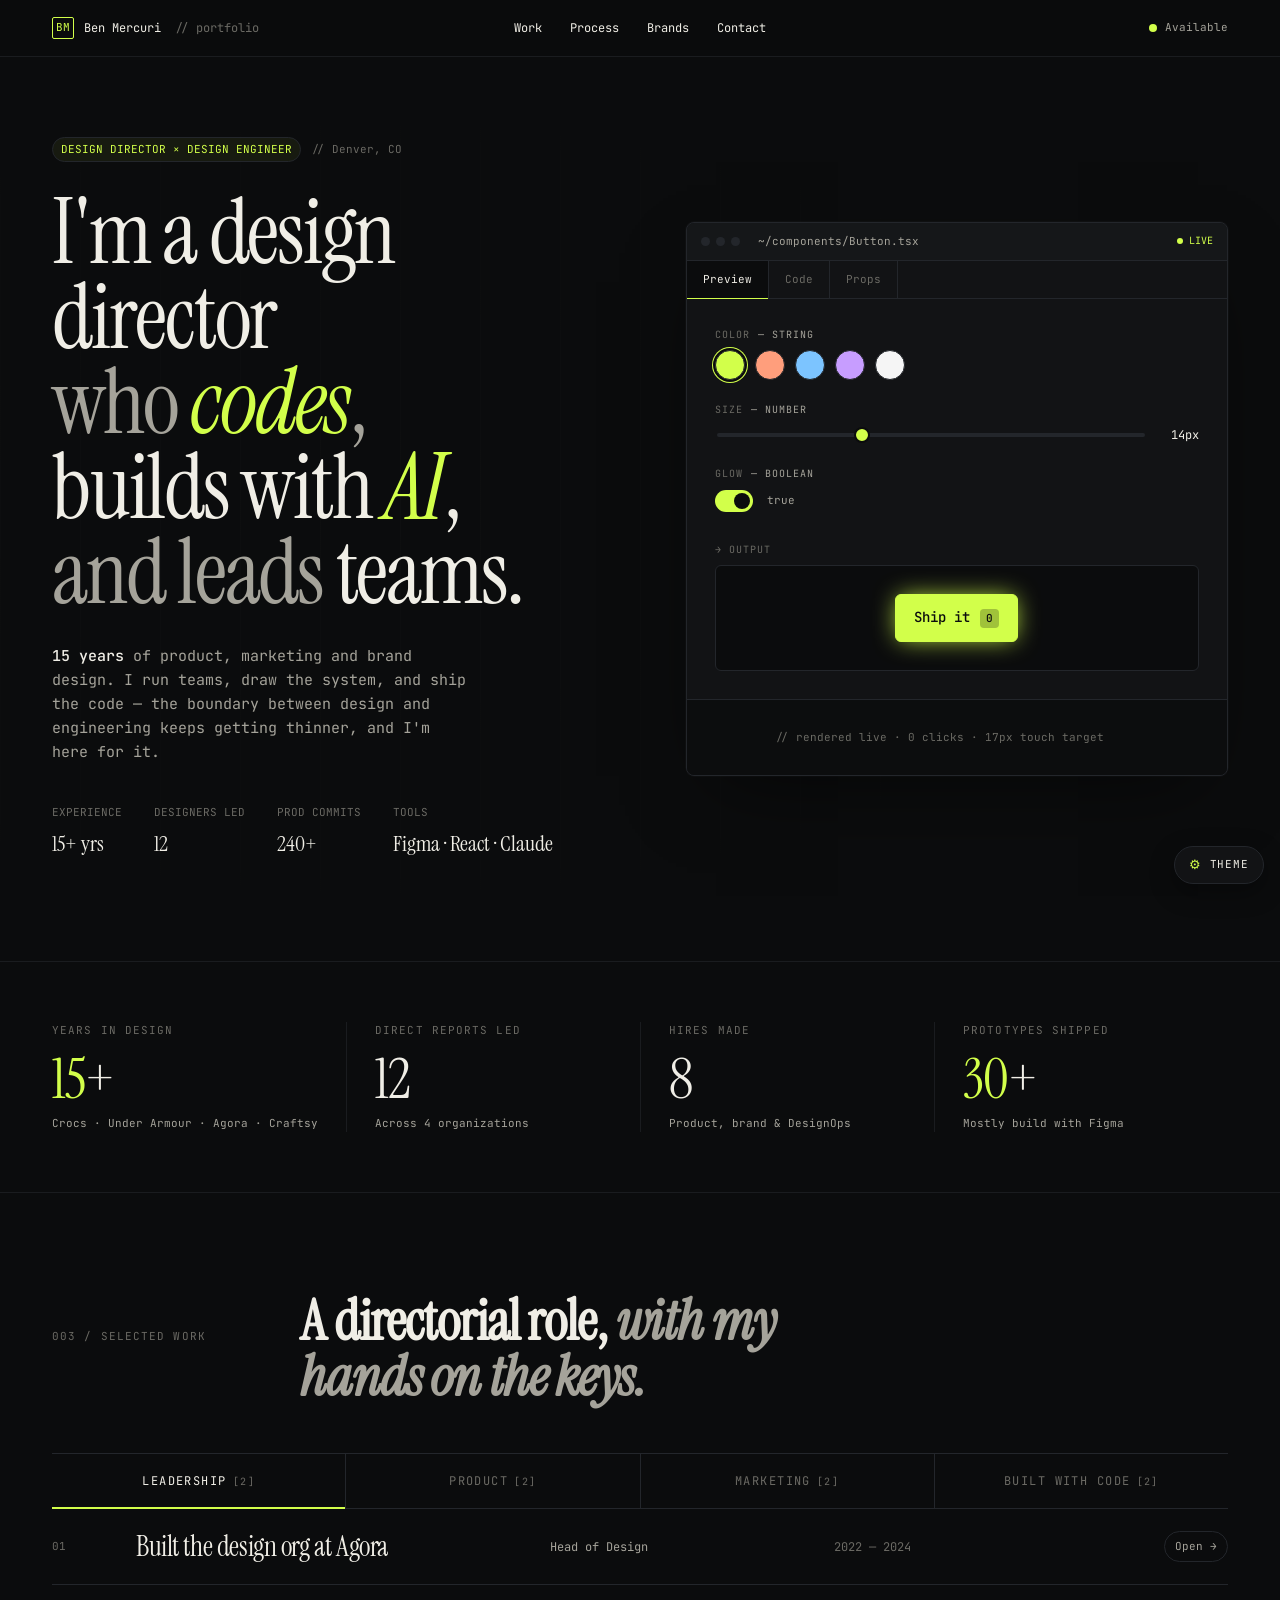
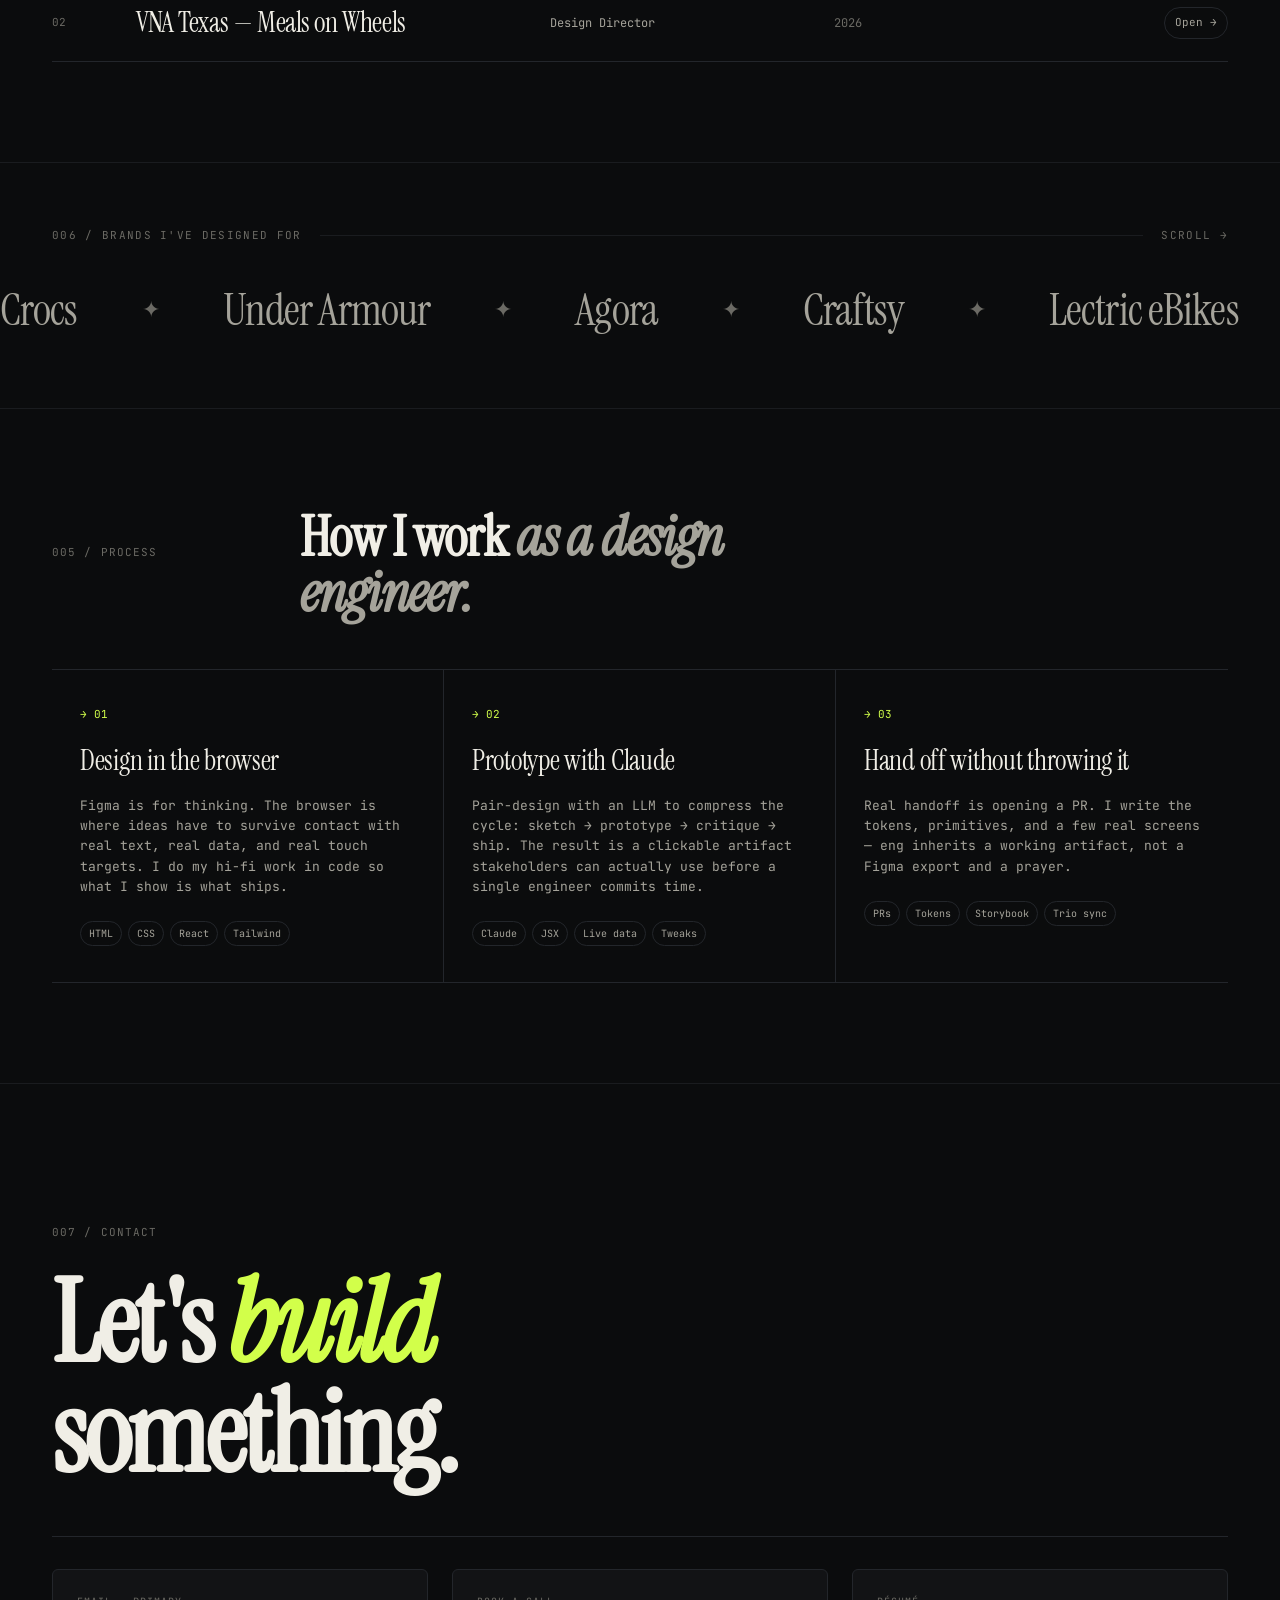
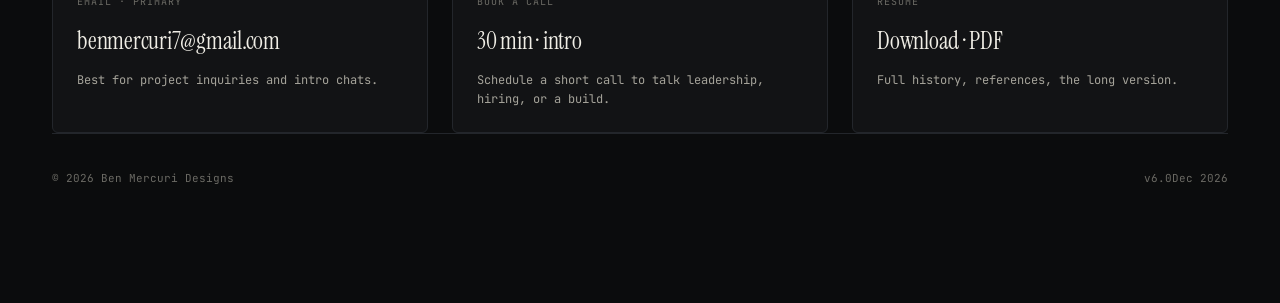
==== commit 2111911e: "Revert "new home" This reverts commit 7b9b04f2edd386a844eeca0448fee9ca6bfd1978." ====
--- a/home.html
+++ b/home.html
@@ -4,22 +4,310 @@
   <meta charset="utf-8" />
   <meta name="viewport" content="width=device-width, initial-scale=1" />
   <title>Ben Mercuri — Design Director / Design Engineer</title>
-  <link rel="icon" type="image/png" sizes="64x64" href="assets/favicon.png" />
+  <meta name="description" content="Design director and design engineer. 15 years of product, marketing and brand. Denver, CO." />
   <link rel="preconnect" href="https://fonts.googleapis.com" />
   <link rel="preconnect" href="https://fonts.gstatic.com" crossorigin />
   <link href="https://fonts.googleapis.com/css2?family=Instrument+Serif:ital@0;1&family=JetBrains+Mono:wght@300;400;500;600&display=swap" rel="stylesheet" />
   <link rel="stylesheet" href="styles.css" />
+  <link rel="icon" type="image/png" href="assets/favicon.png?v=3" />
+  <link rel="shortcut icon" type="image/png" href="assets/favicon.png?v=3" />
 </head>
 <body>
-  <div id="root"></div>
-
-  <script src="https://unpkg.com/react@18.3.1/umd/react.development.js" integrity="sha384-hD6/rw4ppMLGNu3tX5cjIb+uRZ7UkRJ6BPkLpg4hAu/6onKUg4lLsHAs9EBPT82L" crossorigin="anonymous"></script>
-  <script src="https://unpkg.com/react-dom@18.3.1/umd/react-dom.development.js" integrity="sha384-u6aeetuaXnQ38mYT8rp6sbXaQe3NL9t+IBXmnYxwkUI2Hw4bsp2Wvmx4yRQF1uAm" crossorigin="anonymous"></script>
-  <script src="https://unpkg.com/@babel/standalone@7.29.0/babel.min.js" integrity="sha384-m08KidiNqLdpJqLq95G/LEi8Qvjl/xUYll3QILypMoQ65QorJ9Lvtp2RXYGBFj1y" crossorigin="anonymous"></script>
-
-  <script type="text/babel" src="tweaks-panel.jsx"></script>
-  <script type="text/babel" src="playground.jsx"></script>
-  <script type="text/babel" src="work.jsx"></script>
-  <script type="text/babel" src="app.jsx"></script>
+
+  <!-- ============ NAV ============ -->
+  <nav class="nav">
+    <div class="wrap nav-inner">
+      <a class="nav-brand" href="#top" onclick="event.preventDefault(); window.scrollTo({ top: 0, behavior: 'smooth' });" aria-label="Back to top">
+        <span class="mark">BM</span>
+        <span>Ben Mercuri</span>
+        <span class="muted" style="margin-left:4px">// portfolio</span>
+      </a>
+      <div class="nav-links">
+        <a href="#work">Work</a>
+        <a href="#process">Process</a>
+        <a href="#brands">Brands</a>
+        <a href="#contact">Contact</a>
+      </div>
+      <div class="nav-status">
+        <span class="dot"></span>
+        <span>Available</span>
+      </div>
+    </div>
+  </nav>
+
+  <!-- ============ HERO ============ -->
+  <section class="hero">
+    <div class="wrap hero-grid">
+      <div>
+        <div class="eyebrow">
+          <span class="tag">DESIGN DIRECTOR × DESIGN ENGINEER</span>
+          <span class="muted">// Denver, CO</span>
+        </div>
+        <h1 class="display">
+          <span>I'm a design director</span><br />
+          <span class="light">who </span><span class="accent">codes</span><span class="light">,</span><br />
+          <span>builds with </span><span class="accent">AI</span><span>,</span><br />
+          <span class="light">and leads </span><span>teams.</span>
+        </h1>
+        <p class="hero-lead">
+          <b>15 years</b> of product, marketing and brand design. I run teams, draw the system, and ship the code — the boundary between design and engineering keeps getting thinner, and I'm here for it.
+        </p>
+        <div class="hero-meta">
+          <div>
+            <span class="k">EXPERIENCE</span>
+            <span class="v">15+ yrs</span>
+          </div>
+          <div>
+            <span class="k">DESIGNERS LED</span>
+            <span class="v">12</span>
+          </div>
+          <div>
+            <span class="k">PROD COMMITS</span>
+            <span class="v">240+</span>
+          </div>
+          <div>
+            <span class="k">TOOLS</span>
+            <span class="v">Figma · React · Claude</span>
+          </div>
+        </div>
+      </div>
+
+      <!-- Playground (right side) -->
+      <div class="playground" id="playground">
+        <div class="pg-bar">
+          <div class="dots"><i></i><i></i><i></i></div>
+          <span class="file">~/components/Button.tsx</span>
+          <span class="live"><span class="dot" style="width:6px;height:6px"></span> LIVE</span>
+        </div>
+
+        <div class="pg-tabs" id="pg-tabs">
+          <button class="on" data-pg-tab="preview">Preview</button>
+          <button data-pg-tab="code">Code</button>
+          <button data-pg-tab="props">Props</button>
+        </div>
+
+        <!-- Preview panel -->
+        <div class="pg-body" data-pg-panel="preview">
+          <div class="pg-row">
+            <span class="pg-label">color <span class="prop">— string</span></span>
+            <div class="swatches" id="swatches"></div>
+          </div>
+
+          <div class="pg-row">
+            <span class="pg-label">size <span class="prop">— number</span></span>
+            <div class="slider-wrap">
+              <input type="range" min="11" max="20" step="1" value="14" class="slider" id="size-slider" />
+              <span class="slider-val" id="size-val">14px</span>
+            </div>
+          </div>
+
+          <div class="pg-row">
+            <span class="pg-label">glow <span class="prop">— boolean</span></span>
+            <div class="toggle-row">
+              <div class="toggle on" id="glow-toggle" role="switch" aria-checked="true"></div>
+              <span class="tiny dim" id="glow-val">true</span>
+            </div>
+          </div>
+
+          <div class="pg-row" style="margin-top:8px">
+            <span class="pg-label">→ output</span>
+            <div class="demo-stage">
+              <button class="demo-btn" id="demo-btn">
+                <span>Ship it</span>
+                <span class="count" id="demo-count">0</span>
+              </button>
+            </div>
+          </div>
+        </div>
+
+        <!-- Code panel -->
+        <div class="pg-body" data-pg-panel="code" style="padding-top:18px; display:none">
+          <pre class="pg-pre" id="pg-code-pre"></pre>
+          <div class="tiny muted" style="margin-top:8px">
+            // every control above is bound. shipped as a real component to design system.
+          </div>
+        </div>
+
+        <!-- Props panel -->
+        <div class="pg-body" data-pg-panel="props" style="padding-top:18px; font-size:12px; display:none">
+          <table class="pg-table">
+            <thead>
+              <tr>
+                <th>Name</th>
+                <th>Type</th>
+                <th>Default</th>
+              </tr>
+            </thead>
+            <tbody>
+              <tr><td class="accent">color</td><td>string</td><td class="fg">#d2ff4a</td></tr>
+              <tr><td class="accent">size</td><td>number</td><td class="fg">14</td></tr>
+              <tr><td class="accent">glow</td><td>boolean</td><td class="fg">true</td></tr>
+              <tr><td class="accent">onClick</td><td>() =&gt; void</td><td class="fg">—</td></tr>
+              <tr><td class="accent">children</td><td>ReactNode</td><td class="fg">—</td></tr>
+            </tbody>
+          </table>
+        </div>
+
+        <div class="pg-code">
+          <span class="c" id="pg-code-strip">// rendered live · 0 clicks · 17px touch target</span>
+        </div>
+      </div>
+    </div>
+  </section>
+
+  <!-- ============ STATS ============ -->
+  <section class="stats">
+    <div class="wrap stats-grid">
+      <div class="stat">
+        <div class="k">Years in design</div>
+        <div class="v"><span class="accent">15</span>+</div>
+        <div class="sub">Crocs · Under Armour · Agora · Craftsy</div>
+      </div>
+      <div class="stat">
+        <div class="k">Direct reports led</div>
+        <div class="v">12</div>
+        <div class="sub">Across 4 organizations</div>
+      </div>
+      <div class="stat">
+        <div class="k">Hires made</div>
+        <div class="v">8</div>
+        <div class="sub">Product, brand &amp; DesignOps</div>
+      </div>
+      <div class="stat">
+        <div class="k">Prototypes shipped</div>
+        <div class="v"><span class="accent">30</span>+</div>
+        <div class="sub">Mostly build with Figma</div>
+      </div>
+    </div>
+  </section>
+
+  <!-- ============ WORK ============ -->
+  <section id="work" class="section">
+    <div class="wrap">
+      <div class="section-head">
+        <div class="section-num">003 / Selected work</div>
+        <h2 class="section-title">A directorial role, <span class="italic">with my hands on the keys.</span></h2>
+      </div>
+    </div>
+    <div class="wrap">
+      <div id="work-mount"></div>
+    </div>
+  </section>
+
+  <!-- ============ BRANDS ============ -->
+  <section id="brands" class="brands">
+    <div class="wrap">
+      <div class="brands-head">
+        <span>006 / Brands I've designed for</span>
+        <span class="line"></span>
+        <span>scroll →</span>
+      </div>
+    </div>
+    <div class="marquee" id="marquee">
+      <!-- Populated by script.js -->
+    </div>
+  </section>
+
+  <!-- ============ PROCESS ============ -->
+  <section id="process" class="section">
+    <div class="wrap">
+      <div class="section-head">
+        <div class="section-num">005 / Process</div>
+        <h2 class="section-title">How I work <span class="italic">as a design engineer.</span></h2>
+      </div>
+      <div class="process-grid">
+        <div class="process-step">
+          <div class="step-num">→ 01</div>
+          <h3>Design in the browser</h3>
+          <p>Figma is for thinking. The browser is where ideas have to survive contact with real text, real data, and real touch targets. I do my hi-fi work in code so what I show is what ships.</p>
+          <div class="tools">
+            <span class="tool">HTML</span>
+            <span class="tool">CSS</span>
+            <span class="tool">React</span>
+            <span class="tool">Tailwind</span>
+          </div>
+        </div>
+        <div class="process-step">
+          <div class="step-num">→ 02</div>
+          <h3>Prototype with Claude</h3>
+          <p>Pair-design with an LLM to compress the cycle: sketch → prototype → critique → ship. The result is a clickable artifact stakeholders can actually use before a single engineer commits time.</p>
+          <div class="tools">
+            <span class="tool">Claude</span>
+            <span class="tool">JSX</span>
+            <span class="tool">Live data</span>
+            <span class="tool">Tweaks</span>
+          </div>
+        </div>
+        <div class="process-step">
+          <div class="step-num">→ 03</div>
+          <h3>Hand off without throwing it</h3>
+          <p>Real handoff is opening a PR. I write the tokens, primitives, and a few real screens — eng inherits a working artifact, not a Figma export and a prayer.</p>
+          <div class="tools">
+            <span class="tool">PRs</span>
+            <span class="tool">Tokens</span>
+            <span class="tool">Storybook</span>
+            <span class="tool">Trio sync</span>
+          </div>
+        </div>
+      </div>
+    </div>
+  </section>
+
+  <!-- ============ CONTACT ============ -->
+  <section id="contact" class="contact">
+    <div class="wrap">
+      <div class="section-num" style="margin-bottom:28px">007 / Contact</div>
+      <h2>
+        Let's <span class="accent">build</span><br />
+        something.
+      </h2>
+      <div class="contact-grid">
+        <a class="contact-card" href="mailto:benmercuri7@gmail.com">
+          <span class="k">EMAIL · primary</span>
+          <span class="v">benmercuri7@gmail.com</span>
+          <span class="sub">Best for project inquiries and intro chats.</span>
+        </a>
+        <a class="contact-card" href="https://www.linkedin.com/in/ben-mercuri-6253b41b/" target="_blank" rel="noreferrer">
+          <span class="k">BOOK A CALL</span>
+          <span class="v">30 min · intro</span>
+          <span class="sub">Schedule a short call to talk leadership, hiring, or a build.</span>
+        </a>
+        <a class="contact-card" href="/assets/Resume.pdf" download="YourName_Resume.pdf">
+          <span class="k">RÉSUMÉ</span>
+          <span class="v">Download · PDF</span>
+          <span class="sub">Full history, references, the long version.</span>
+        </a>
+      </div>
+    </div>
+    <div class="wrap">
+      <footer>
+        <span>© 2026 Ben Mercuri Designs</span>
+        <span>v6.0<span id="footer-date"></span></span>
+      </footer>
+    </div>
+  </section>
+
+  <!-- ============ TWEAKS PANEL (Theme switcher) ============ -->
+  <div id="tweaks-panel" class="twk-panel" hidden>
+    <div class="twk-hd" id="twk-drag-handle">
+      <b>Tweaks</b>
+      <button class="twk-x" id="twk-close" aria-label="Close tweaks">✕</button>
+    </div>
+    <div class="twk-body">
+      <div class="twk-sect">Theme</div>
+      <div class="theme-grid" id="theme-grid"></div>
+      <div class="twk-note">
+        Each palette swaps background, line, foreground and accent tokens. The site adapts in place — no reload.
+      </div>
+    </div>
+  </div>
+
+  <!-- Floating button to open tweaks panel -->
+  <button id="tweaks-toggle" class="tweaks-toggle" aria-label="Open theme tweaks">
+    <span>⚙</span>
+    <span>Theme</span>
+  </button>
+
+  <script src="script.js"></script>
 </body>
 </html>
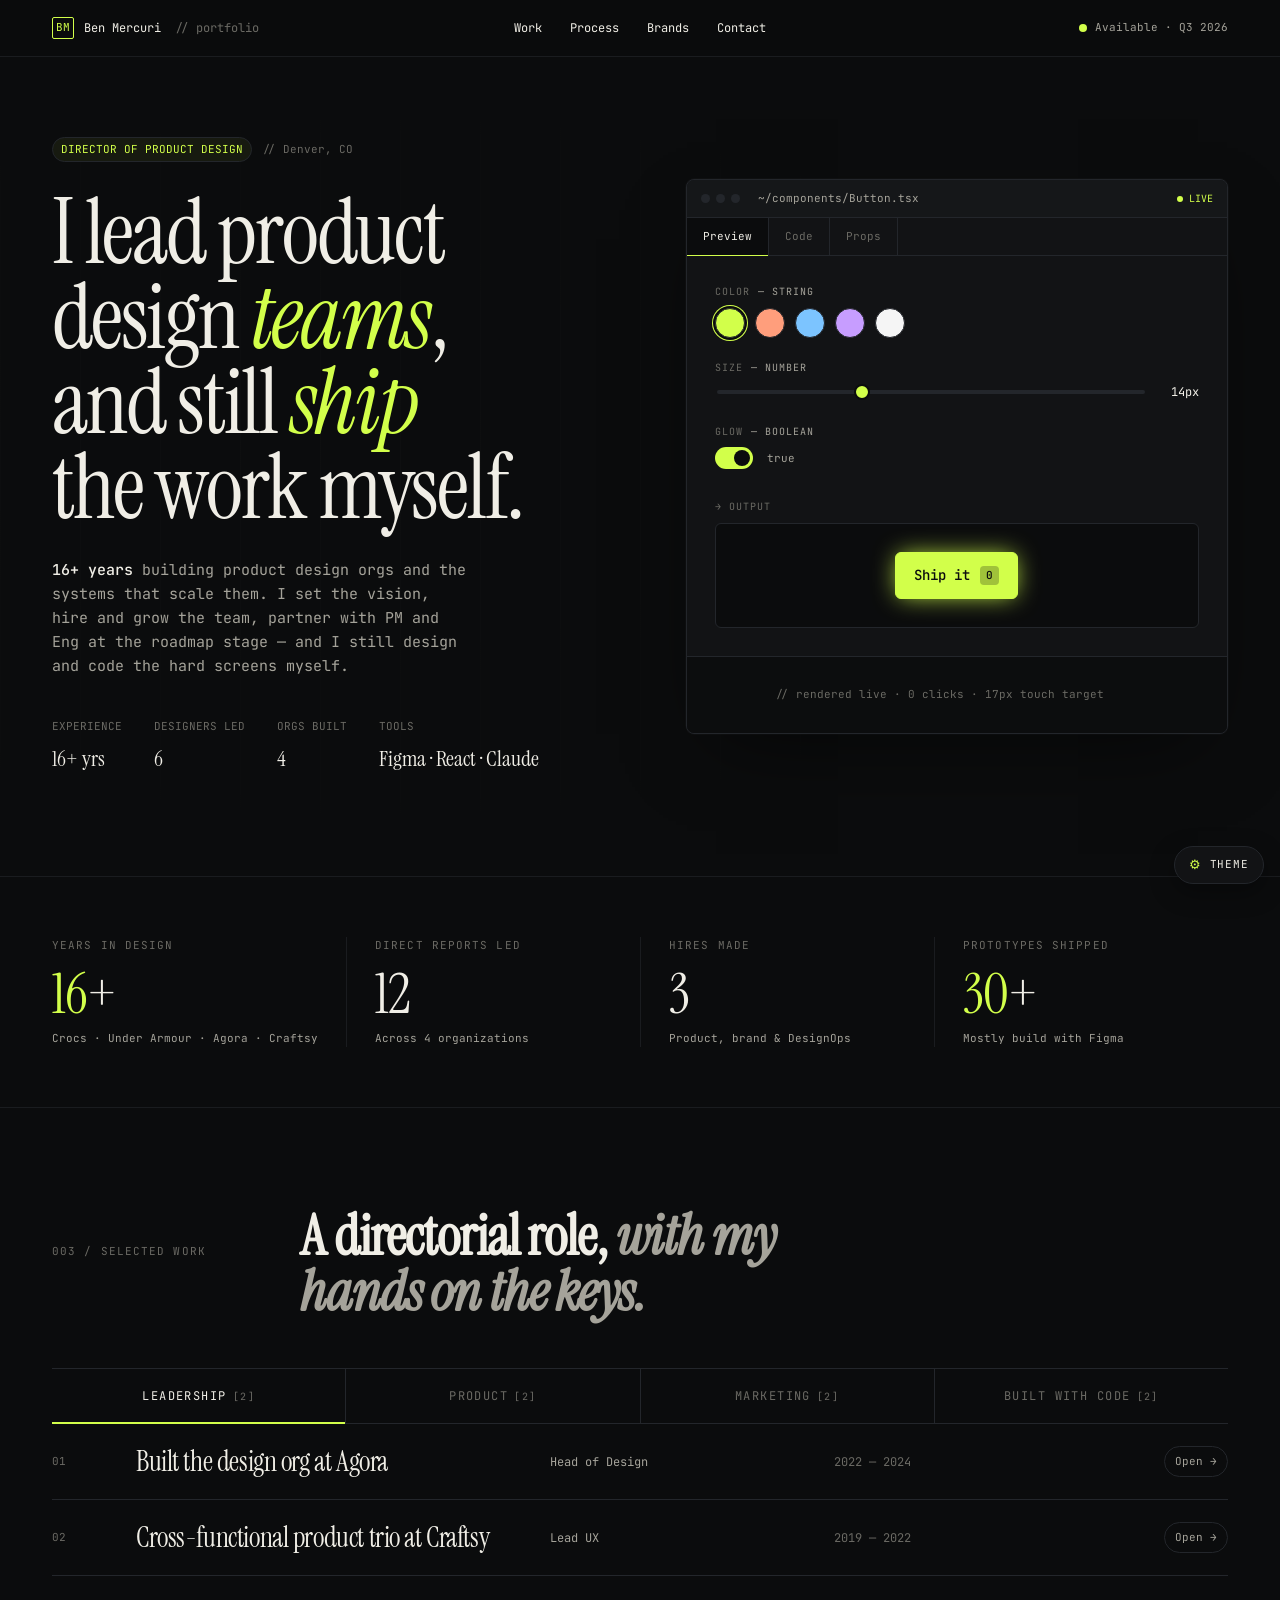
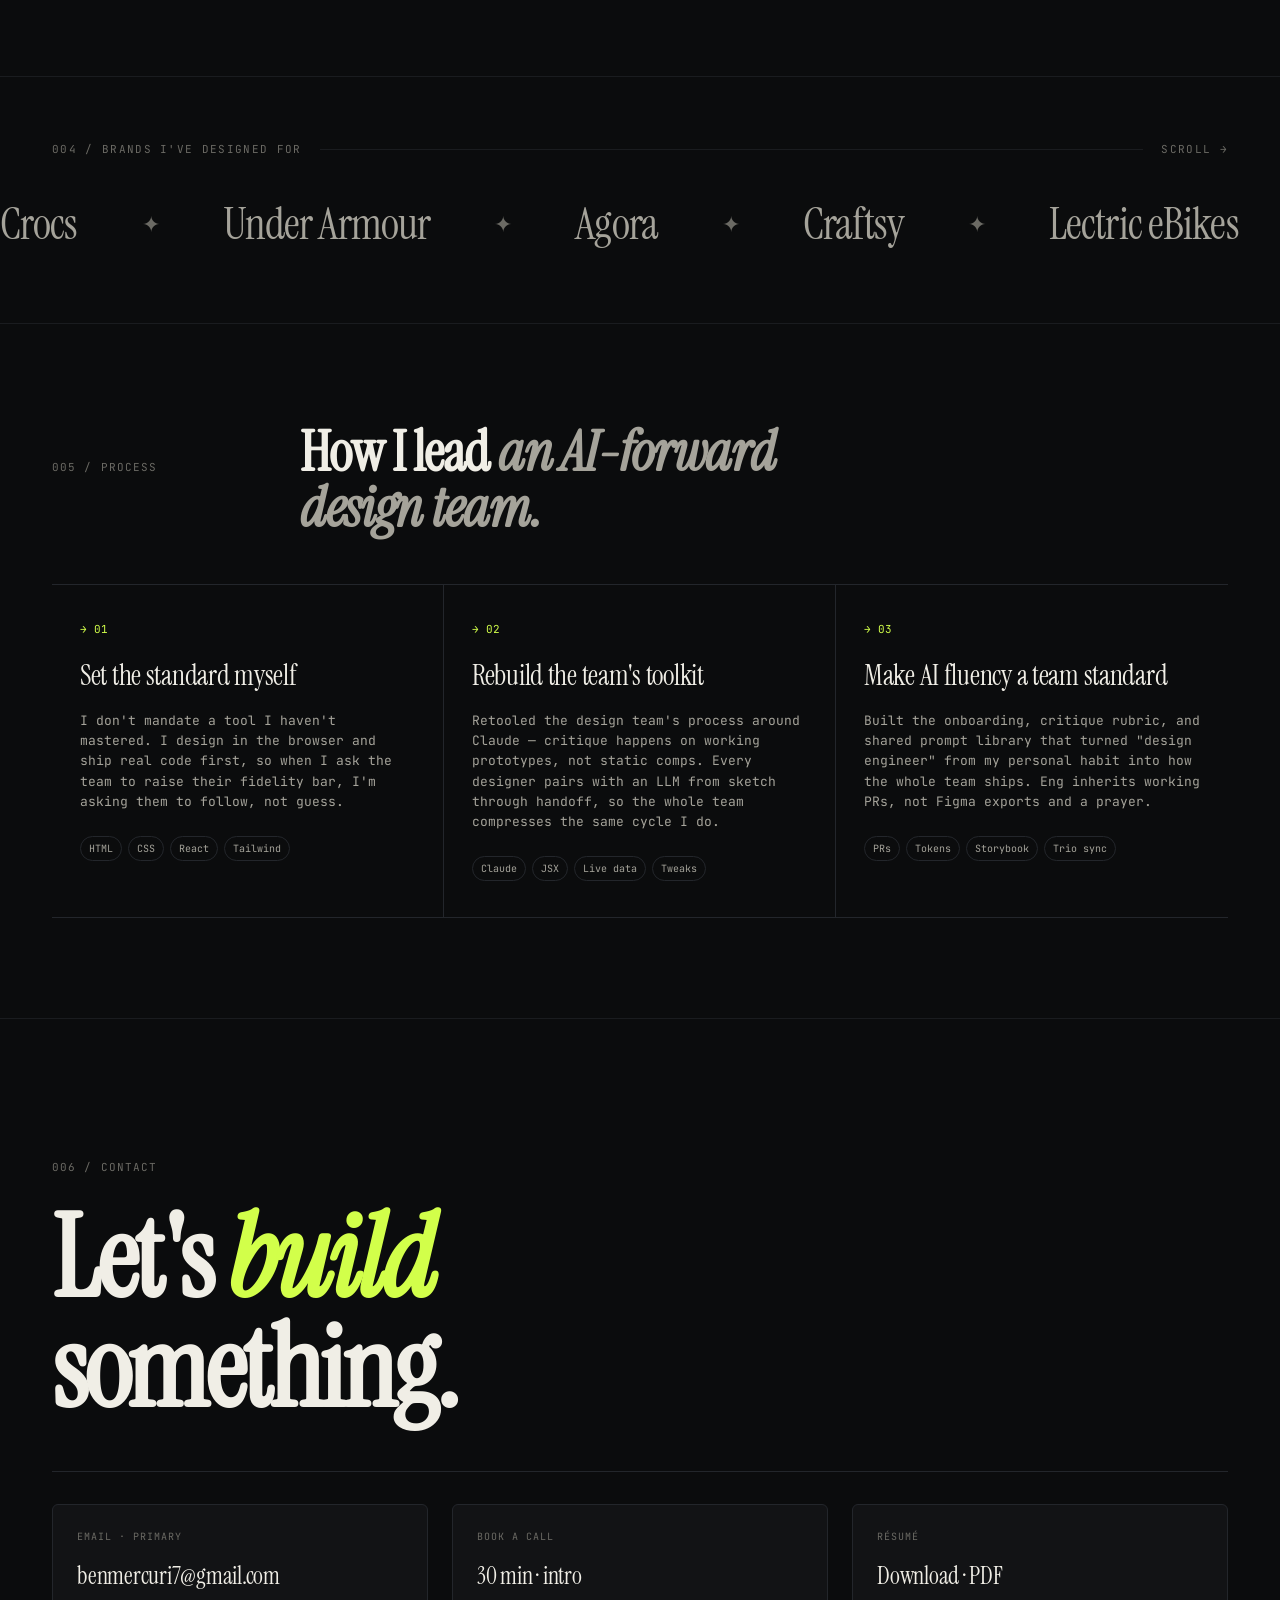
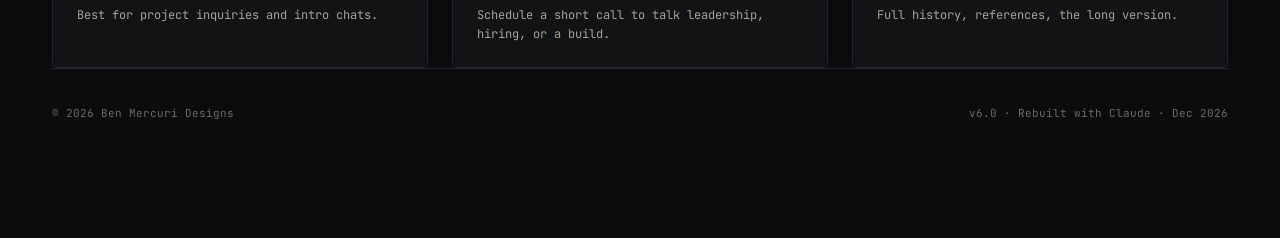
==== commit 766abfbd: "site update" ====
--- a/home.html
+++ b/home.html
@@ -3,25 +3,24 @@
 <head>
   <meta charset="utf-8" />
   <meta name="viewport" content="width=device-width, initial-scale=1" />
-  <title>Ben Mercuri — Design Director / Design Engineer</title>
-  <meta name="description" content="Design director and design engineer. 15 years of product, marketing and brand. Denver, CO." />
+  <title>Ben Mercuri — Director of Product Design</title>
+  <meta name="description" content="Director of Product Design. 16+ years building product design orgs and the systems that scale them. Denver, CO." />
+  <link rel="icon" type="image/png" sizes="64x64" href="assets/favicon.png" />
   <link rel="preconnect" href="https://fonts.googleapis.com" />
   <link rel="preconnect" href="https://fonts.gstatic.com" crossorigin />
   <link href="https://fonts.googleapis.com/css2?family=Instrument+Serif:ital@0;1&family=JetBrains+Mono:wght@300;400;500;600&display=swap" rel="stylesheet" />
   <link rel="stylesheet" href="styles.css" />
-  <link rel="icon" type="image/png" href="assets/favicon.png?v=3" />
-  <link rel="shortcut icon" type="image/png" href="assets/favicon.png?v=3" />
 </head>
 <body>
 
   <!-- ============ NAV ============ -->
   <nav class="nav">
     <div class="wrap nav-inner">
-      <a class="nav-brand" href="#top" onclick="event.preventDefault(); window.scrollTo({ top: 0, behavior: 'smooth' });" aria-label="Back to top">
+      <div class="nav-brand">
         <span class="mark">BM</span>
         <span>Ben Mercuri</span>
         <span class="muted" style="margin-left:4px">// portfolio</span>
-      </a>
+      </div>
       <div class="nav-links">
         <a href="#work">Work</a>
         <a href="#process">Process</a>
@@ -30,7 +29,7 @@
       </div>
       <div class="nav-status">
         <span class="dot"></span>
-        <span>Available</span>
+        <span>Available · Q3 2026</span>
       </div>
     </div>
   </nav>
@@ -40,30 +39,30 @@
     <div class="wrap hero-grid">
       <div>
         <div class="eyebrow">
-          <span class="tag">DESIGN DIRECTOR × DESIGN ENGINEER</span>
+          <span class="tag">DIRECTOR OF PRODUCT DESIGN</span>
           <span class="muted">// Denver, CO</span>
         </div>
         <h1 class="display">
-          <span>I'm a design director</span><br />
-          <span class="light">who </span><span class="accent">codes</span><span class="light">,</span><br />
-          <span>builds with </span><span class="accent">AI</span><span>,</span><br />
-          <span class="light">and leads </span><span>teams.</span>
+          <span>I lead product</span><br />
+          <span>design </span><span class="accent">teams</span><span>,</span><br />
+          <span>and still </span><span class="accent">ship</span><br />
+          <span>the work myself.</span>
         </h1>
         <p class="hero-lead">
-          <b>15 years</b> of product, marketing and brand design. I run teams, draw the system, and ship the code — the boundary between design and engineering keeps getting thinner, and I'm here for it.
+          <b>16+ years</b> building product design orgs and the systems that scale them. I set the vision, hire and grow the team, partner with PM and Eng at the roadmap stage — and I still design and code the hard screens myself.
         </p>
         <div class="hero-meta">
           <div>
             <span class="k">EXPERIENCE</span>
-            <span class="v">15+ yrs</span>
+            <span class="v">16+ yrs</span>
           </div>
           <div>
             <span class="k">DESIGNERS LED</span>
-            <span class="v">12</span>
+            <span class="v">6</span>
           </div>
           <div>
-            <span class="k">PROD COMMITS</span>
-            <span class="v">240+</span>
+            <span class="k">ORGS BUILT</span>
+            <span class="v">4</span>
           </div>
           <div>
             <span class="k">TOOLS</span>
@@ -160,7 +159,7 @@
     <div class="wrap stats-grid">
       <div class="stat">
         <div class="k">Years in design</div>
-        <div class="v"><span class="accent">15</span>+</div>
+        <div class="v"><span class="accent">16</span>+</div>
         <div class="sub">Crocs · Under Armour · Agora · Craftsy</div>
       </div>
       <div class="stat">
@@ -170,7 +169,7 @@
       </div>
       <div class="stat">
         <div class="k">Hires made</div>
-        <div class="v">8</div>
+        <div class="v">3</div>
         <div class="sub">Product, brand &amp; DesignOps</div>
       </div>
       <div class="stat">
@@ -198,7 +197,7 @@
   <section id="brands" class="brands">
     <div class="wrap">
       <div class="brands-head">
-        <span>006 / Brands I've designed for</span>
+        <span>004 / Brands I've designed for</span>
         <span class="line"></span>
         <span>scroll →</span>
       </div>
@@ -213,13 +212,13 @@
     <div class="wrap">
       <div class="section-head">
         <div class="section-num">005 / Process</div>
-        <h2 class="section-title">How I work <span class="italic">as a design engineer.</span></h2>
+        <h2 class="section-title">How I lead <span class="italic">an AI-forward design team.</span></h2>
       </div>
       <div class="process-grid">
         <div class="process-step">
           <div class="step-num">→ 01</div>
-          <h3>Design in the browser</h3>
-          <p>Figma is for thinking. The browser is where ideas have to survive contact with real text, real data, and real touch targets. I do my hi-fi work in code so what I show is what ships.</p>
+          <h3>Set the standard myself</h3>
+          <p>I don't mandate a tool I haven't mastered. I design in the browser and ship real code first, so when I ask the team to raise their fidelity bar, I'm asking them to follow, not guess.</p>
           <div class="tools">
             <span class="tool">HTML</span>
             <span class="tool">CSS</span>
@@ -229,8 +228,8 @@
         </div>
         <div class="process-step">
           <div class="step-num">→ 02</div>
-          <h3>Prototype with Claude</h3>
-          <p>Pair-design with an LLM to compress the cycle: sketch → prototype → critique → ship. The result is a clickable artifact stakeholders can actually use before a single engineer commits time.</p>
+          <h3>Rebuild the team's toolkit</h3>
+          <p>Retooled the design team's process around Claude — critique happens on working prototypes, not static comps. Every designer pairs with an LLM from sketch through handoff, so the whole team compresses the same cycle I do.</p>
           <div class="tools">
             <span class="tool">Claude</span>
             <span class="tool">JSX</span>
@@ -240,8 +239,8 @@
         </div>
         <div class="process-step">
           <div class="step-num">→ 03</div>
-          <h3>Hand off without throwing it</h3>
-          <p>Real handoff is opening a PR. I write the tokens, primitives, and a few real screens — eng inherits a working artifact, not a Figma export and a prayer.</p>
+          <h3>Make AI fluency a team standard</h3>
+          <p>Built the onboarding, critique rubric, and shared prompt library that turned "design engineer" from my personal habit into how the whole team ships. Eng inherits working PRs, not Figma exports and a prayer.</p>
           <div class="tools">
             <span class="tool">PRs</span>
             <span class="tool">Tokens</span>
@@ -256,7 +255,7 @@
   <!-- ============ CONTACT ============ -->
   <section id="contact" class="contact">
     <div class="wrap">
-      <div class="section-num" style="margin-bottom:28px">007 / Contact</div>
+      <div class="section-num" style="margin-bottom:28px">006 / Contact</div>
       <h2>
         Let's <span class="accent">build</span><br />
         something.
@@ -272,7 +271,7 @@
           <span class="v">30 min · intro</span>
           <span class="sub">Schedule a short call to talk leadership, hiring, or a build.</span>
         </a>
-        <a class="contact-card" href="/assets/Resume.pdf" download="YourName_Resume.pdf">
+        <a class="contact-card" href="#" onclick="event.preventDefault()">
           <span class="k">RÉSUMÉ</span>
           <span class="v">Download · PDF</span>
           <span class="sub">Full history, references, the long version.</span>
@@ -282,7 +281,7 @@
     <div class="wrap">
       <footer>
         <span>© 2026 Ben Mercuri Designs</span>
-        <span>v6.0<span id="footer-date"></span></span>
+        <span>v6.0 · Rebuilt with Claude · <span id="footer-date"></span></span>
       </footer>
     </div>
   </section>
--- a/styles.css
+++ b/styles.css
@@ -876,36 +876,3 @@
   .nav-links { display: none; }
   .nav-inner { grid-template-columns: 1fr auto; }
 }
-
-@media (max-width: 600px) {
-  /* Hide the hero stats row on phones — it wraps awkwardly */
-  .hero-meta { display: none; }
-
-  /* Hero eyebrow: stack the location under the role tag */
-  .eyebrow {
-    flex-direction: column;
-    align-items: flex-start;
-    gap: 8px;
-  }
-
-  /* Work category tabs: scroll horizontally instead of cramming 4 across */
-  .work-tabs {
-    overflow-x: auto;
-    -webkit-overflow-scrolling: touch;
-    scrollbar-width: none;
-  }
-  .work-tabs::-webkit-scrollbar { display: none; }
-  .work-tabs button {
-    flex: 0 0 auto;
-    padding: 14px 18px;
-    font-size: 11px;
-    letter-spacing: 0.08em;
-    white-space: nowrap;
-  }
-  .work-tabs button.on::after { bottom: 0; }
-
-  /* Work rows: tighten spacing and title size on small screens */
-  .work-row { gap: 14px; padding: 18px 0; }
-  .work-row .title { font-size: 22px; }
-  .work-row .toggle-pill { padding: 5px 9px; }
-}
